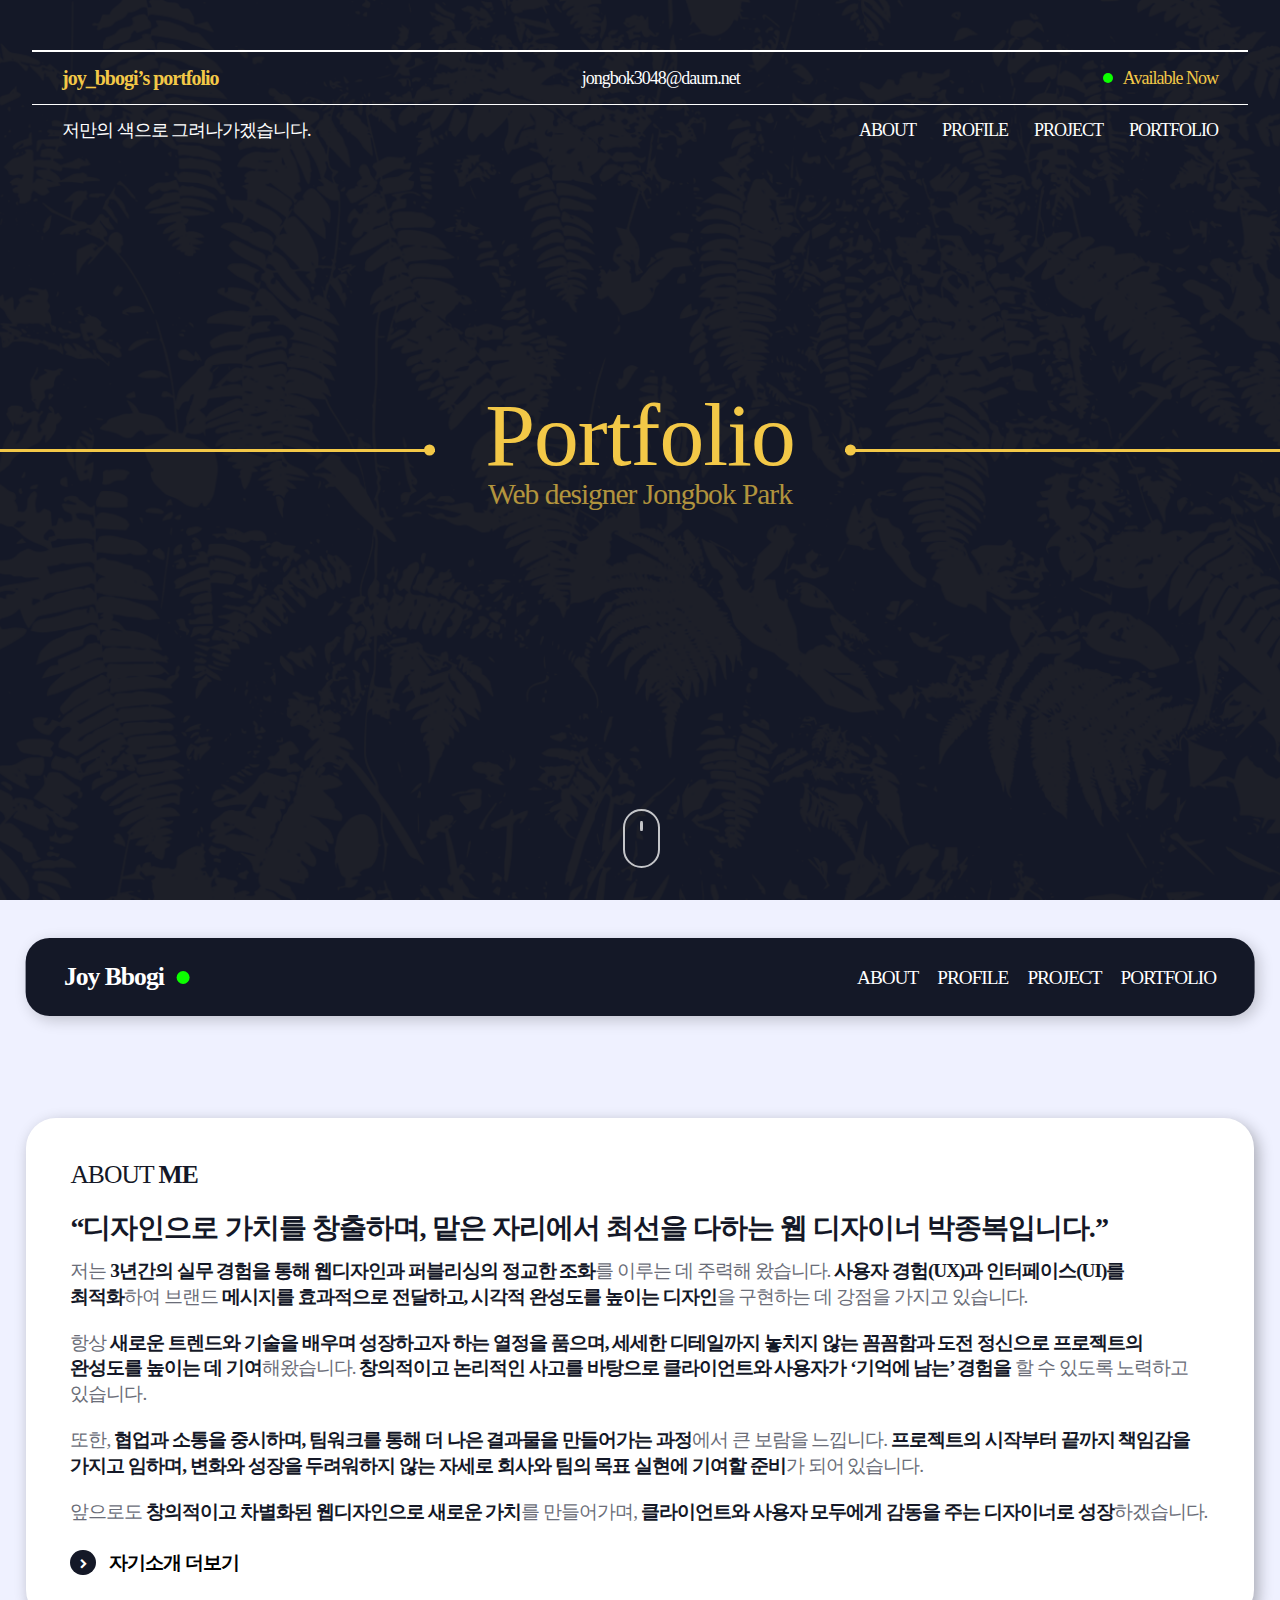
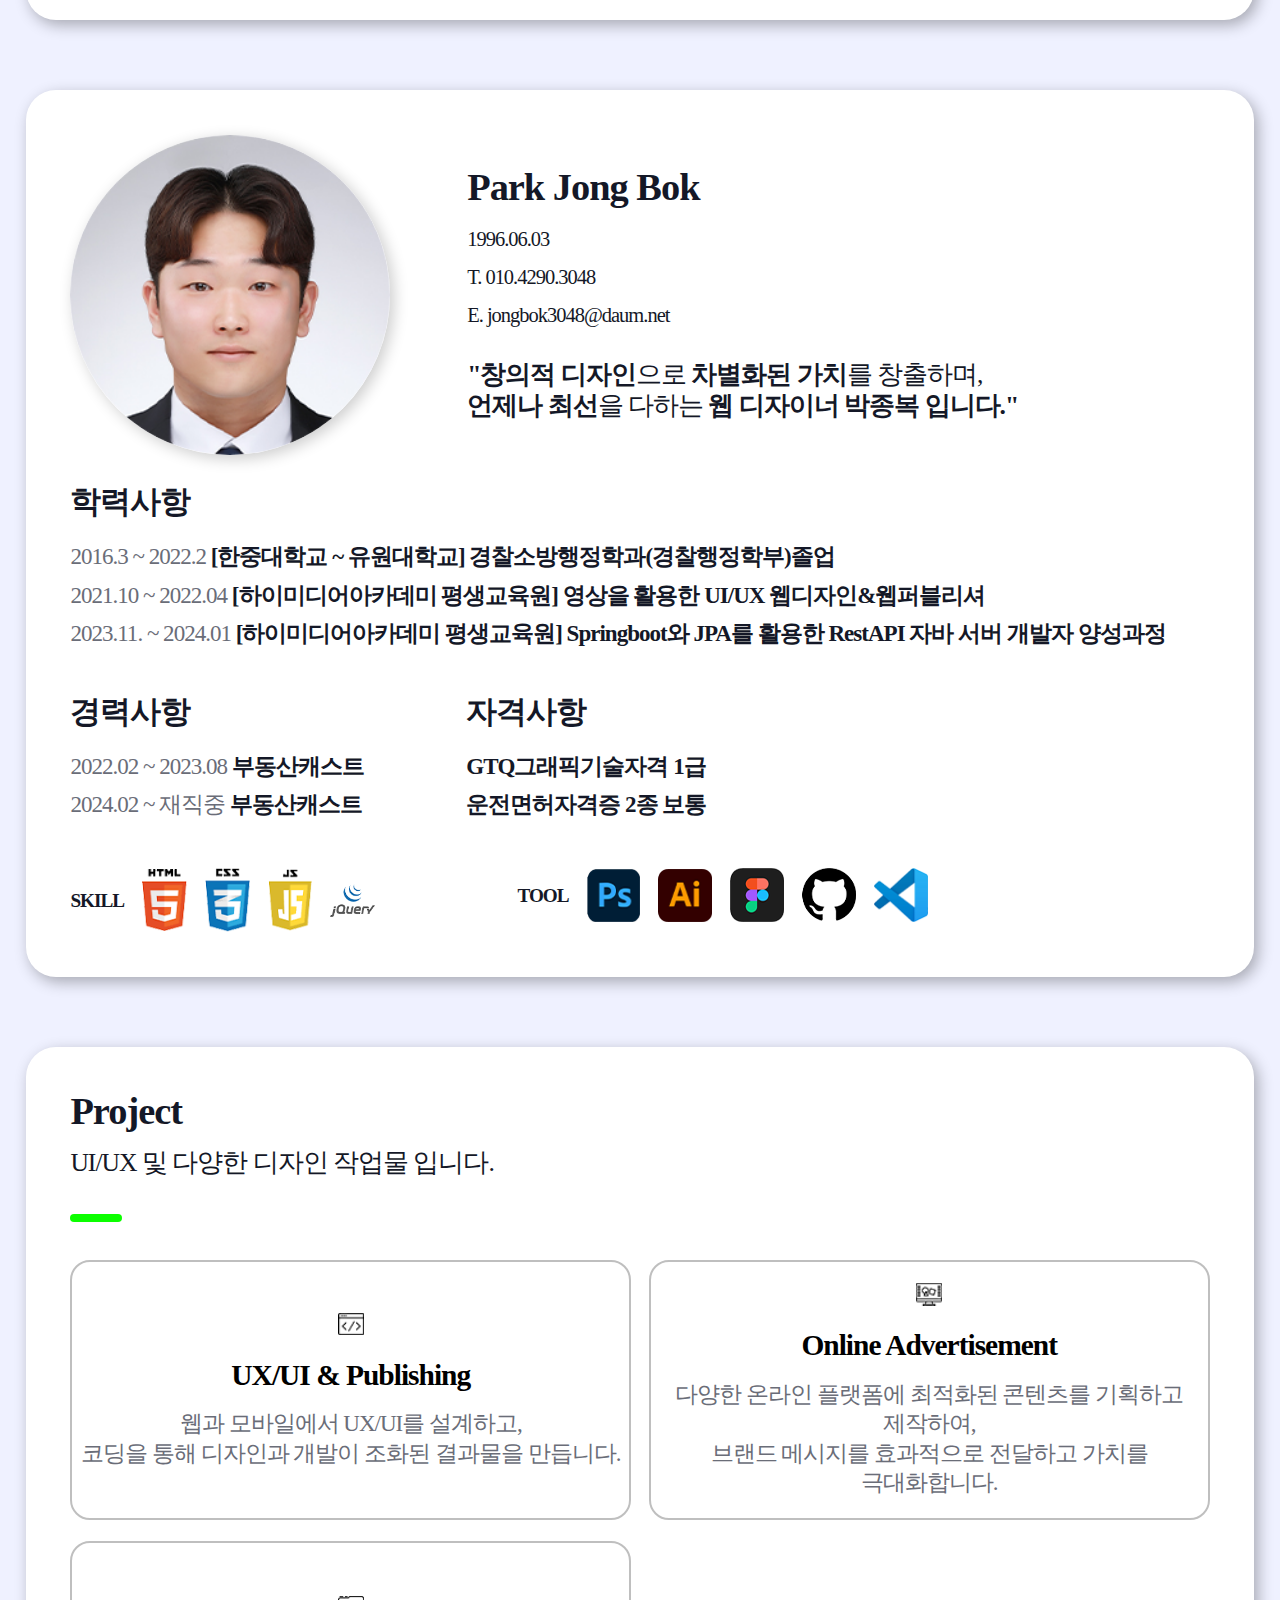
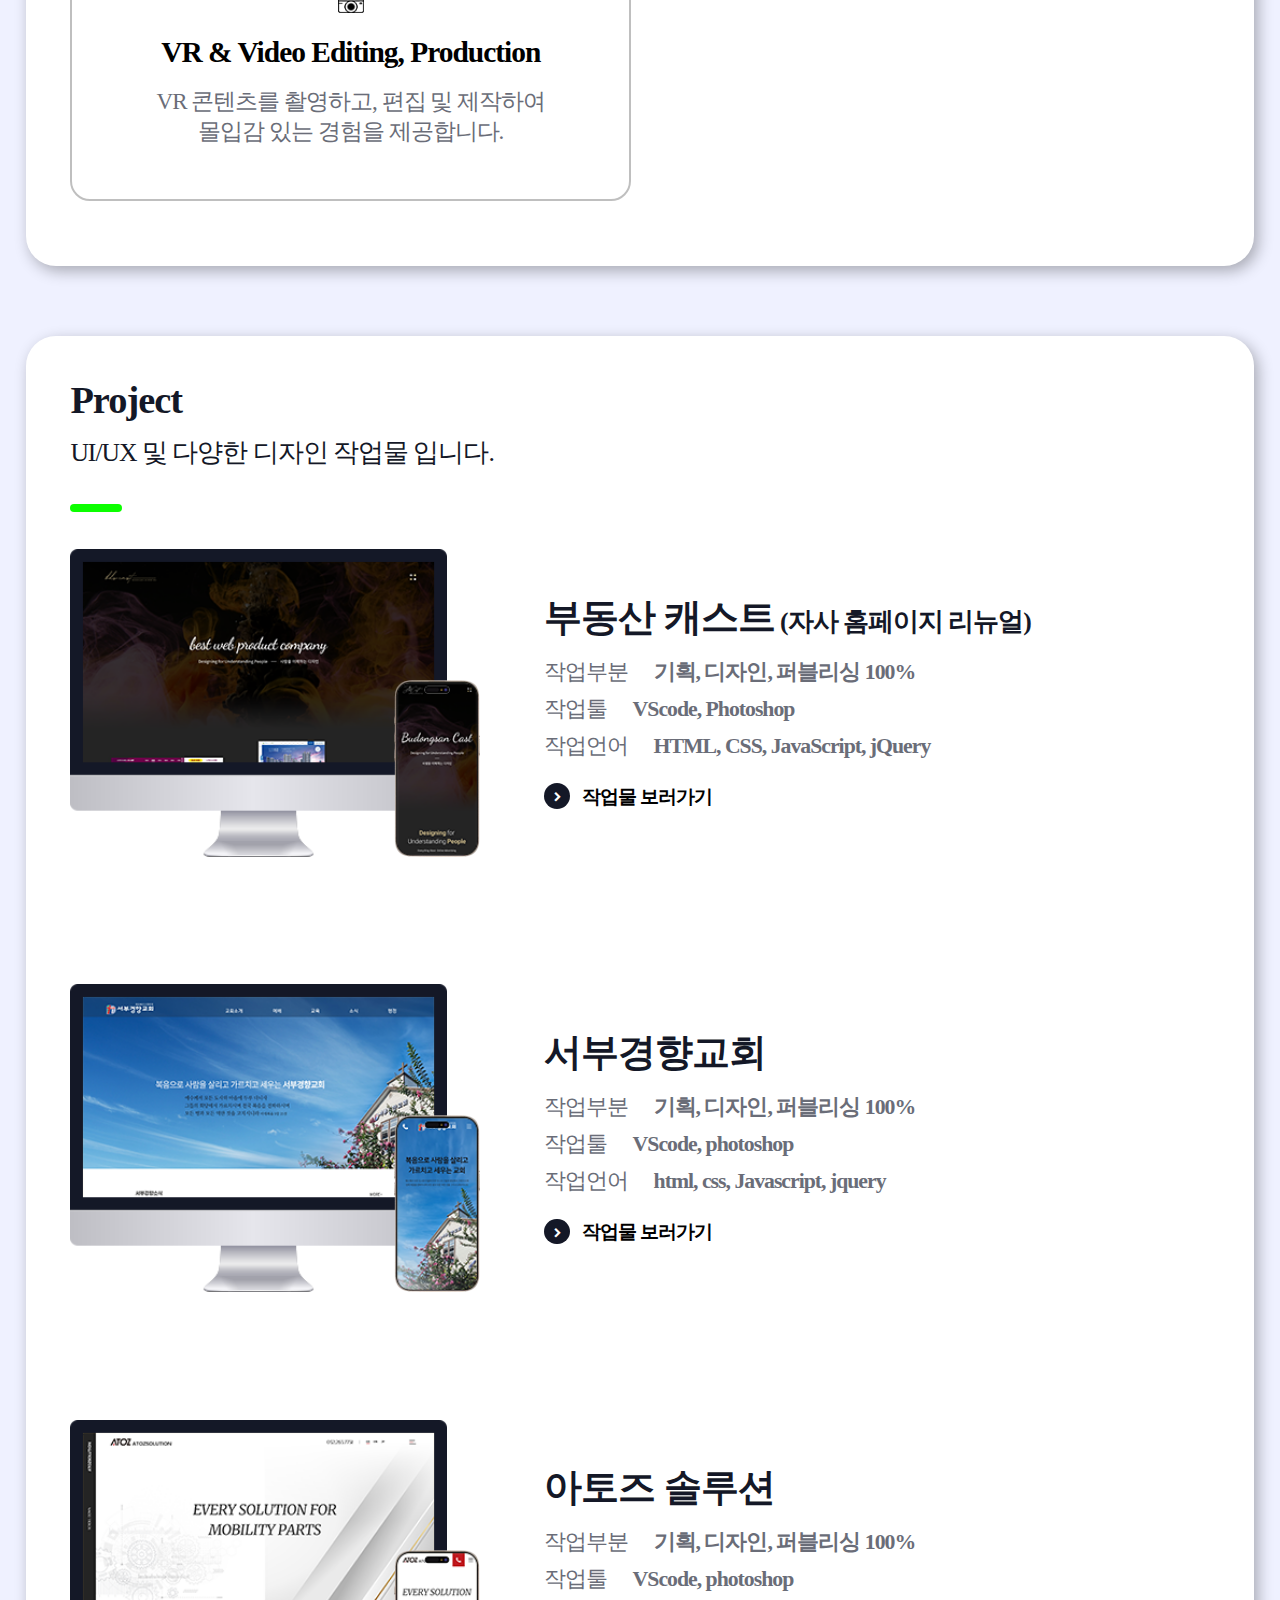
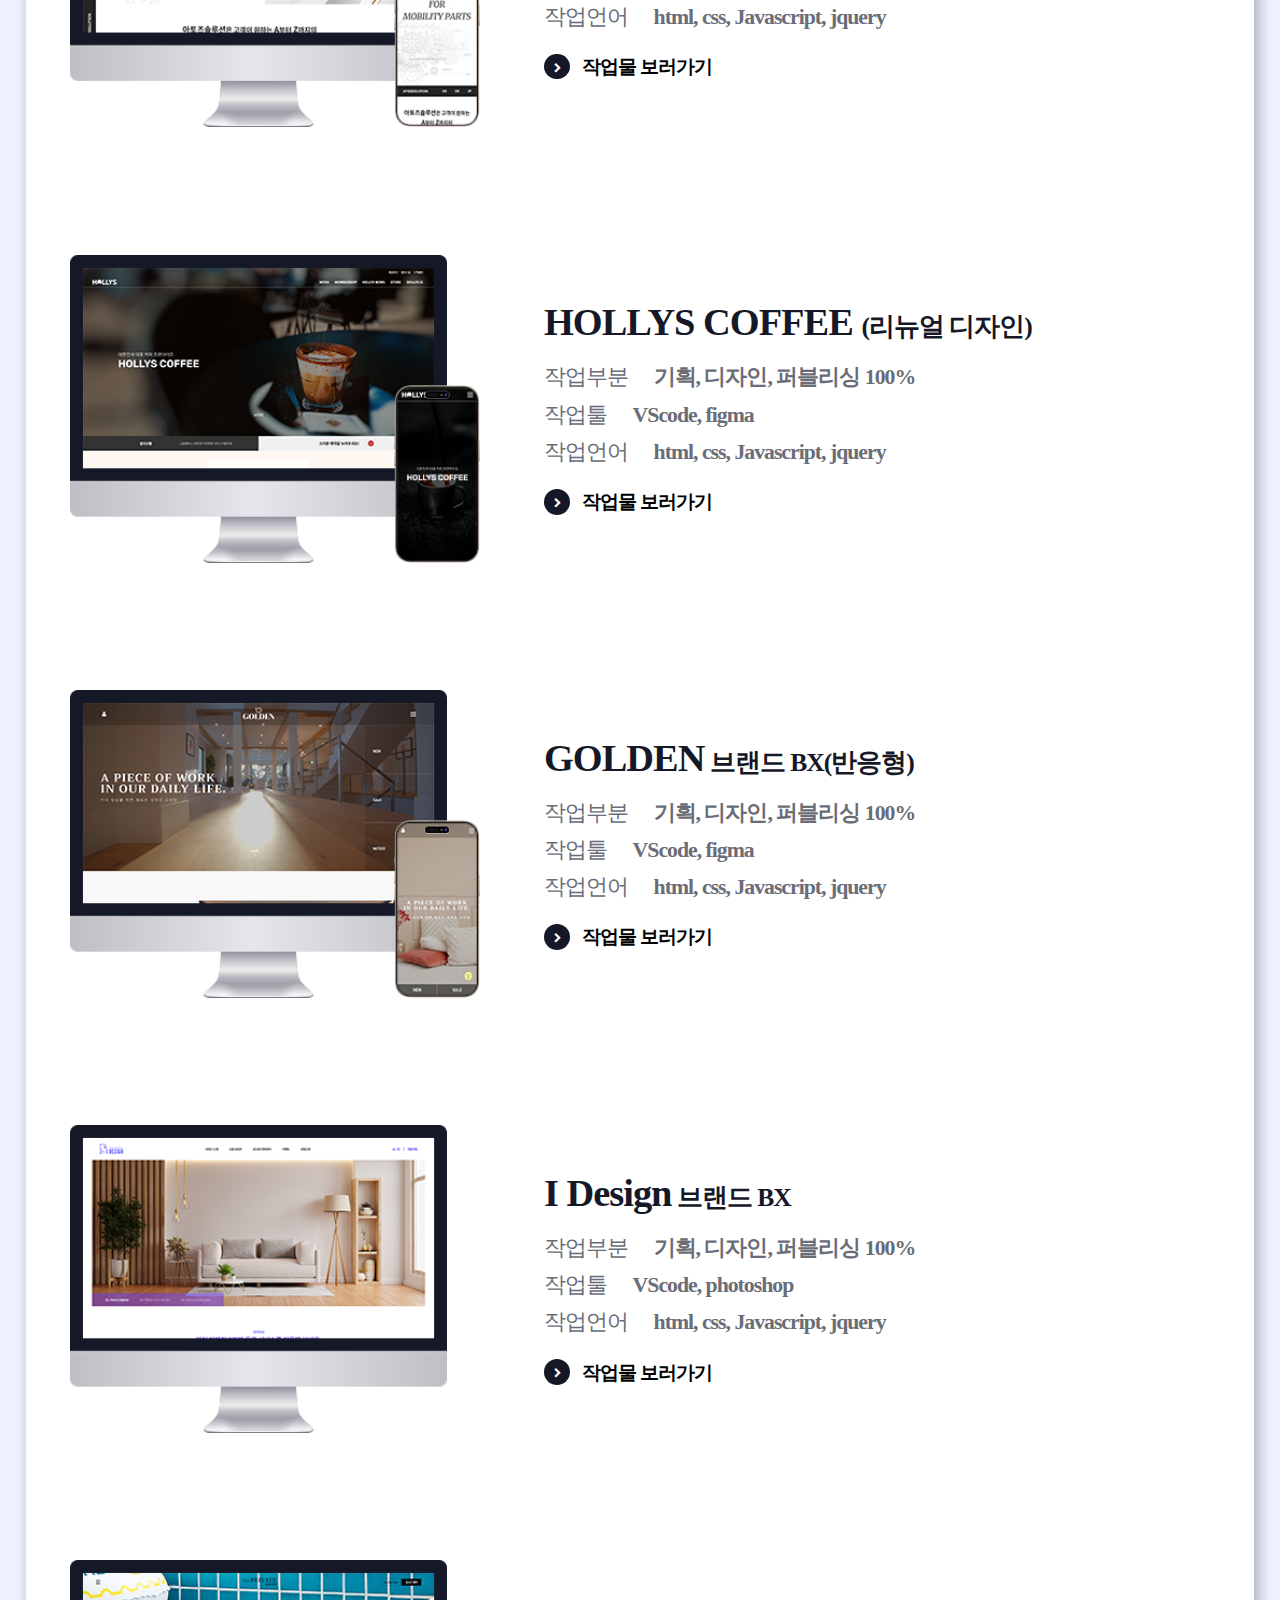
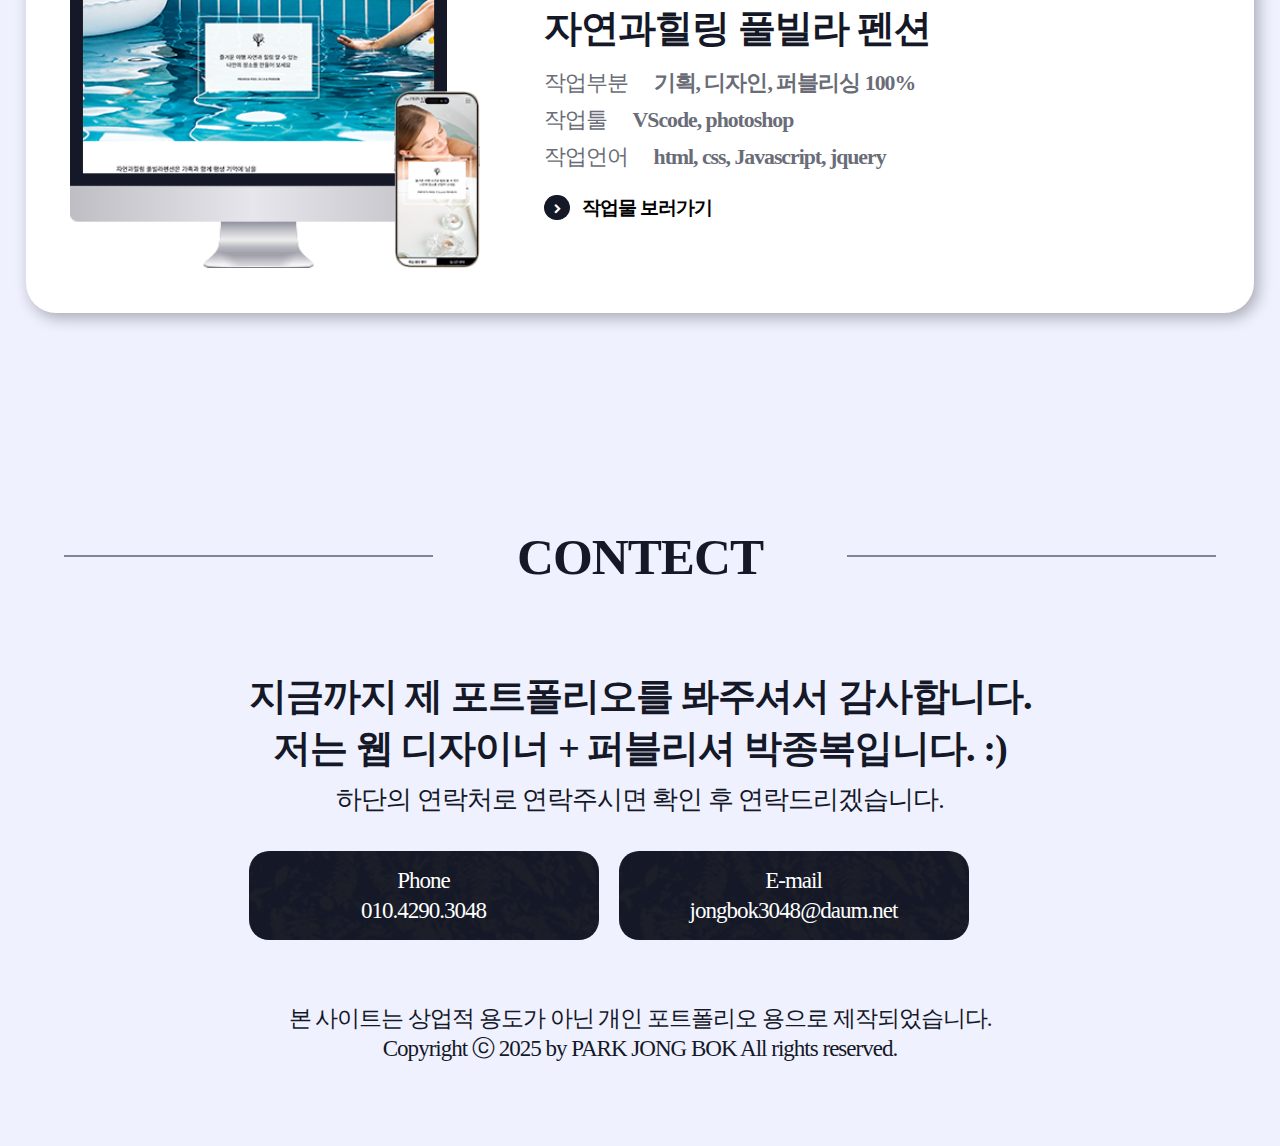
==== index.html @ bfc2c46c "Add files via upload" ====
<!DOCTYPE html>
<html lang="ko">
  <head>
    <meta charset="UTF-8" />
    <meta http-equiv="X-UA-Compatible" content="IE=edge" />
    <meta name="viewport" content="width=device-width, initial-scale=1.0" />
    <title>joy_bbogi’s portfolio</title>

    <link rel="stylesheet" href="css/reset.css" />
    <link rel="stylesheet" href="css/slick.css" />
    <link rel="stylesheet" href="css/common.css" />
    <link rel="stylesheet" href="css/style.css" />
    <link rel="stylesheet" href="css/media.css" />
    <link
      rel="stylesheet"
      href="https://cdnjs.cloudflare.com/ajax/libs/font-awesome/4.7.0/css/font-awesome.css"
    />

    <meta property="og:image" content="../meta/thumb.jpg" />
    <link rel="shortcut icon" href="../meta/favicon.ico" />

    <script src="js/jquery-3.6.0.min.js"></script>
    <script src="js/slick.min.js"></script>
    <script src="js/EC_scroll.js"></script>
    <script src="js/scroll_event_plus.js"></script>
    <script src="js/common.js"></script>
    <script src="js/main.js"></script>
  </head>
  <body>
    <!-- wrep -->
    <div class="wrep">
      <!-- header -->
      <header class="header" id="common">
        <div class="inner">
          <div class="hea_top">
            <h2>joy_bbogi’s portfolio</h2>

            <a href="mailto:jongbok3048@daum.net" class="mail">
              jongbok3048@daum.net
            </a>

            <div class="online">
              <span></span>
              <h2>Available Now</h2>
            </div>
          </div>
          <div class="hea_btm">
            <h3>저만의 색으로 그려나가겠습니다.</h3>

            <ul class="menu">
              <li><a href="#about">about</a></li>
              <li><a href="#profile">profile</a></li>
              <li><a href="#Project">Project</a></li>
              <li><a href="#Portfolio">Portfolio</a></li>
            </ul>
          </div>
        </div>
      </header>

      <!-- main wrapper -->
      <main class="main wrapper">
        <!-- sec01 visual -->
        <section class="sec01 visual">
          <div class="desc">
            <div class="line line01"></div>

            <div class="title">
              <h2>Portfolio</h2>
              <span>Web designer Jongbok Park</span>
            </div>

            <div class="line line02"></div>
          </div>

          <div class="scroll-downs">
            <div class="mousey">
              <div class="scroller"></div>
            </div>
          </div>
        </section>

        <!-- sec02 history -->
        <section class="sec02 history">
          <!-- fixed_menu -->
          <div class="fixed_menu">
            <div class="title">
              <h3>Joy Bbogi <span></span></h3>
              <strong>UI/UX Designer & Web Publisher</strong>
            </div>

            <ul class="move_menu">
              <li class="about">
                <a href="#about">
                  <i class="fa fa-sticky-note-o" aria-hidden="true"></i>
                  <span>about</span>
                </a>
              </li>

              <li class="profile">
                <a href="#profile">
                  <i class="fa fa-user" aria-hidden="true"></i>
                  <span>profile</span>
                </a>
              </li>

              <li class="project">
                <a href="#project">
                  <i class="fa fa-file-o" aria-hidden="true"></i>
                  <span>project</span>
                </a>
              </li>

              <li class="portfolio">
                <a href="#portfolio">
                  <i class="fa fa-address-card-o" aria-hidden="true"></i>
                  <span>portfolio</span>
                </a>
              </li>
            </ul>

            <strong class="ore">
              본 사이트 및 디자인을 포함한 모든 작업물의 기여도는 100% 본인의
              작업물 입니다.
            </strong>
          </div>

          <div class="history_inner">
            <!-- content -->
            <div class="content">
              <!-- about -->
              <div class="cont about" id="about">
                <div class="title">
                  <h4>about <strong>me</strong></h4>

                  <h2>
                    “디자인으로 가치를 창출하며, 맡은 자리에서 최선을 다하는 웹
                    디자이너 박종복입니다.”
                  </h2>

                  <div class="desc">
                    <p>
                      저는
                      <strong
                        >3년간의 실무 경험을 통해 웹디자인과 퍼블리싱의 정교한
                        조화</strong
                      >를 이루는 데 주력해 왔습니다.<br />
                      <strong>사용자 경험(UX)과 인터페이스(UI)를 최적화</strong
                      >하여 브랜드 <strong>메시지를 효과적으로 전달하고,</strong
                      ><br />
                      <strong>시각적 완성도를 높이는 디자인</strong>을 구현하는
                      데 강점을 가지고 있습니다.
                    </p>
                    <p>
                      항상
                      <strong
                        >새로운 트렌드와 기술을 배우며 성장하고자 하는 열정을
                        품으며, 세세한 디테일까지 놓치지 않는</strong
                      >
                      <br />
                      <strong
                        >꼼꼼함과 도전 정신으로 프로젝트의 완성도를 높이는 데
                        기여</strong
                      >해왔습니다. <br />
                      <strong
                        >창의적이고 논리적인 사고를 바탕으로 클라이언트와
                        사용자가 ‘기억에 남는’ 경험을</strong
                      >
                      <br />
                      할 수 있도록 노력하고 있습니다.
                    </p>
                    <p>
                      또한,
                      <strong
                        >협업과 소통을 중시하며, 팀워크를 통해 더 나은 결과물을
                        만들어가는 과정</strong
                      >에서 큰 보람을 느낍니다. <br />
                      <strong
                        >프로젝트의 시작부터 끝까지 책임감을 가지고 임하며,
                        변화와 성장을 두려워하지 않는 자세로 <br />
                        회사와 팀의 목표 실현에 기여할 준비</strong
                      >가 되어 있습니다.
                    </p>
                    <p>
                      앞으로도
                      <strong
                        >창의적이고 차별화된 웹디자인으로 새로운 가치</strong
                      >를 만들어가며, <br />
                      <strong
                        >클라이언트와 사용자 모두에게 감동을 주는 디자이너로
                        성장</strong
                      >하겠습니다.
                    </p>
                  </div>

                  <a href="#" class="link">
                    <span>
                      <i class="fa fa-chevron-right" aria-hidden="true"></i>
                    </span>

                    <strong>자기소개 더보기</strong>
                  </a>
                </div>
              </div>

              <!-- profile -->
              <div class="cont profile" id="profile">
                <div class="inner">
                  <div class="top">
                    <img src="image/potto.png" alt="" class="potto" />

                    <div class="txt">
                      <h2>Park Jong Bok</h2>

                      <div class="desc">
                        <p>1996.06.03</p>
                        <p>T. 010.4290.3048</p>
                        <p>E. jongbok3048@daum.net</p>
                      </div>

                      <h3>
                        <strong>"창의적 디자인</strong>으로
                        <strong>차별화된 가치</strong>를 창출하며, <br />
                        <strong>언제나 최선</strong>을 다하는
                        <strong>웹 디자이너 박종복 입니다."</strong>
                      </h3>
                    </div>
                  </div>

                  <div class="detail">
                    <div class="item">
                      <h2>학력사항</h2>
                      <h3>
                        <span>2016.3 ~ 2022.2</span> <br />
                        [한중대학교 ~ 유원대학교]
                        경찰소방행정학과(경찰행정학부)졸업
                      </h3>
                      <h3>
                        <span>2021.10 ~ 2022.04</span><br />
                        [하이미디어아카데미 평생교육원] 영상을 활용한 UI/UX
                        웹디자인&웹퍼블리셔
                      </h3>
                      <h3>
                        <span>2023.11. ~ 2024.01</span><br />
                        [하이미디어아카데미 평생교육원] Springboot와 JPA를
                        활용한 RestAPI 자바 서버 개발자 양성과정
                      </h3>
                    </div>

                    <div class="items">
                      <div class="item" style="">
                        <h2>경력사항</h2>
                        <h3><span>2022.02 ~ 2023.08</span> 부동산캐스트</h3>
                        <h3><span>2024.02 ~ 재직중</span> 부동산캐스트</h3>
                      </div>

                      <div class="item">
                        <h2>자격사항</h2>
                        <h3>GTQ그래픽기술자격 1급</h3>
                        <h3>운전면허자격증 2종 보통</h3>
                      </div>
                    </div>
                  </div>

                  <div class="stack">
                    <div class="item">
                      <strong>SKILL</strong>
                      <img src="image/html.png" alt="" />
                      <img src="image/css.png" alt="" />
                      <img src="image/js.png" alt="" />
                      <img src="image/jquery.png" alt="" />
                    </div>

                    <div class="item">
                      <strong>TOOL</strong>
                      <img src="image/photoshop.png" alt="" />
                      <img src="image/illustration.png" alt="" />
                      <img src="image/figma.png" alt="" />
                      <img src="image/github.png" alt="" />
                      <img src="image/vscode.png" alt="" />
                    </div>
                  </div>
                </div>
              </div>

              <!-- project -->
              <div class="cont project" id="project">
                <div class="inner">
                  <div class="title">
                    <h2>Project</h2>
                    <p>UI/UX 및 다양한 디자인 작업물 입니다.</p>

                    <span class="line"></span>
                  </div>

                  <!-- project_item -->
                  <div class="project_item">
                    <div class="items items01">
                      <a href="uiux_publishing.html" class="item item01">
                        <img src="image/code_icon.png" alt="" />
                        <h3>UX/UI & Publishing</h3>
                        <p>
                          웹과 모바일에서 UX/UI를 설계하고,
                          <br />
                          코딩을 통해 디자인과 개발이 조화된 결과물을 만듭니다.
                        </p>
                      </a>

                      <!-- <a href="#viewWork08" class="item item02" id="">
                        <img src="image/design_icon.png" alt="" />
                        <h3>Online Advertisement</h3>
                        <p>
                          다양한 온라인 플랫폼에 최적화된 콘텐츠를 기획하고
                          제작하여,
                          <br />
                          브랜드 메시지를 효과적으로 전달하고 가치를
                          극대화합니다.
                        </p>
                      </a> -->
                      <a href="online.html" class="item item02" id="">
                        <img src="image/design_icon.png" alt="" />
                        <h3>Online Advertisement</h3>
                        <p>
                          다양한 온라인 플랫폼에 최적화된 콘텐츠를 기획하고
                          제작하여,
                          <br />
                          브랜드 메시지를 효과적으로 전달하고 가치를
                          극대화합니다.
                        </p>
                      </a>
                    </div>

                    <div class="items items02">
                      <a href="production.html" class="item item03">
                        <img src="image/vr_icon.png" alt="" />
                        <h3>VR & Video Editing, Production</h3>
                        <p>
                          VR 콘텐츠를 촬영하고, 편집 및 제작하여 <br />
                          몰입감 있는 경험을 제공합니다.
                        </p>
                      </a>

                      <!-- <a href="#" class="item item04">
                        <img src="image/poster_icon.png" alt="" />
                        <h3>Poster Design</h3>
                        <p>
                          시각적으로 강렬하고 메시지를 명확하게 전달하는 <br />
                          포스터 디자인을 제작합니다.
                        </p>
                      </a> -->
                    </div>

                    <!-- <div class="items items03">
                      <a href="#" class="item item05">

                      </a>

                      <a href="#" class="item item06"></a>
                    </div> -->
                  </div>
                </div>
              </div>

              <!-- portfolio -->
              <div class="cont portfolio" id="portfolio">
                <div class="inner">
                  <div class="title">
                    <h2>Project</h2>
                    <p>UI/UX 및 다양한 디자인 작업물 입니다.</p>

                    <span class="line"></span>
                  </div>

                  <div class="portfolio_item">
                    <!-- portfolio_item01 -->
                    <div class="item item01">
                      <div class="mockup">
                        <img src="image/mockup01.png" alt="" class="monitor" />
                        <img src="image/phone01.png" alt="" class="phone" />
                      </div>

                      <div class="desc">
                        <h3>
                          부동산 캐스트<span> (자사 홈페이지 리뉴얼)</span>
                        </h3>
                        <div class="chapter">
                          <p>
                            <span>작업부분</span>기획, 디자인, 퍼블리싱 100%
                          </p>
                          <p><span>작업툴</span>VScode, Photoshop</p>
                          <p>
                            <span>작업언어</span>HTML, CSS, JavaScript, jQuery
                          </p>
                        </div>

                        <a href="#viewWork01" class="link">
                          <span>
                            <i
                              class="fa fa-chevron-right"
                              aria-hidden="true"
                            ></i>
                          </span>
                          <strong>작업물 보러가기</strong>
                        </a>
                      </div>
                    </div>

                    <!-- portfolio_item02 -->
                    <div class="item item02">
                      <div class="mockup">
                        <img src="image/mockup02.png" alt="" class="monitor" />
                        <img src="image/phone02.png" alt="" class="phone" />
                      </div>

                      <div class="desc">
                        <h3>서부경향교회</h3>
                        <div class="chapter">
                          <p>
                            <span>작업부분</span>기획, 디자인, 퍼블리싱 100%
                          </p>
                          <p><span>작업툴</span>VScode, photoshop</p>
                          <p>
                            <span>작업언어</span>html, css, Javascript, jquery
                          </p>
                        </div>

                        <a href="#viewWork02" class="link">
                          <span>
                            <i
                              class="fa fa-chevron-right"
                              aria-hidden="true"
                            ></i>
                          </span>
                          <strong>작업물 보러가기</strong>
                        </a>
                      </div>
                    </div>

                    <!-- portfolio_item03 -->
                    <div class="item item03">
                      <div class="mockup">
                        <img src="image/mockup03.png" alt="" class="monitor" />
                        <img src="image/phone03.png" alt="" class="phone" />
                      </div>

                      <div class="desc">
                        <h3>아토즈 솔루션</h3>
                        <div class="chapter">
                          <p>
                            <span>작업부분</span>기획, 디자인, 퍼블리싱 100%
                          </p>
                          <p><span>작업툴</span>VScode, photoshop</p>
                          <p>
                            <span>작업언어</span>html, css, Javascript, jquery
                          </p>
                        </div>

                        <a href="#viewWork03" class="link">
                          <span>
                            <i
                              class="fa fa-chevron-right"
                              aria-hidden="true"
                            ></i>
                          </span>
                          <strong>작업물 보러가기</strong>
                        </a>
                      </div>
                    </div>

                    <!-- portfolio_item04 -->
                    <div class="item item04">
                      <div class="mockup">
                        <img src="image/mockup04.png" alt="" class="monitor" />
                        <img src="image/phone04.png" alt="" class="phone" />
                      </div>

                      <div class="desc">
                        <h3>HOLLYS COFFEE <span>(리뉴얼 디자인)</span></h3>
                        <div class="chapter">
                          <p>
                            <span>작업부분</span>기획, 디자인, 퍼블리싱 100%
                          </p>
                          <p><span>작업툴</span>VScode, figma</p>
                          <p>
                            <span>작업언어</span>html, css, Javascript, jquery
                          </p>
                        </div>

                        <a href="#viewWork04" class="link">
                          <span>
                            <i
                              class="fa fa-chevron-right"
                              aria-hidden="true"
                            ></i>
                          </span>

                          <strong>작업물 보러가기</strong>
                        </a>
                      </div>
                    </div>

                    <!-- portfolio_item05 -->
                    <div class="item item05">
                      <div class="mockup">
                        <img src="image/mockup05.png" alt="" class="monitor" />
                        <img src="image/phone05.png" alt="" class="phone" />
                      </div>

                      <div class="desc">
                        <h3>GOLDEN<span> 브랜드 BX(반응형)</span></h3>
                        <div class="chapter">
                          <p>
                            <span>작업부분</span>기획, 디자인, 퍼블리싱 100%
                          </p>
                          <p><span>작업툴</span>VScode, figma</p>
                          <p>
                            <span>작업언어</span>html, css, Javascript, jquery
                          </p>
                        </div>

                        <a href="#viewWork05" class="link">
                          <span>
                            <i
                              class="fa fa-chevron-right"
                              aria-hidden="true"
                            ></i>
                          </span>
                          <strong>작업물 보러가기</strong>
                        </a>
                      </div>
                    </div>

                    <!-- portfolio_item06 -->
                    <div class="item item06">
                      <div class="mockup">
                        <img src="image/mockup06.png" alt="" class="monitor" />
                        <img src="image/phone06.png" alt="" class="phone" />
                      </div>

                      <div class="desc">
                        <h3>I Design<span> 브랜드 BX</span></h3>
                        <div class="chapter">
                          <p>
                            <span>작업부분</span>기획, 디자인, 퍼블리싱 100%
                          </p>
                          <p><span>작업툴</span>VScode, photoshop</p>
                          <p>
                            <span>작업언어</span>html, css, Javascript, jquery
                          </p>
                        </div>

                        <a href="#viewWork06" class="link">
                          <span>
                            <i
                              class="fa fa-chevron-right"
                              aria-hidden="true"
                            ></i>
                          </span>
                          <strong>작업물 보러가기</strong>
                        </a>
                      </div>
                    </div>

                    <!-- portfolio_item07 -->
                    <div class="item item07">
                      <div class="mockup">
                        <img src="image/mockup07.png" alt="" class="monitor" />
                        <img src="image/phone07.png" alt="" class="phone" />
                      </div>

                      <div class="desc">
                        <h3>자연과힐링 풀빌라 펜션</h3>
                        <div class="chapter">
                          <p>
                            <span>작업부분</span>기획, 디자인, 퍼블리싱 100%
                          </p>
                          <p><span>작업툴</span>VScode, photoshop</p>
                          <p>
                            <span>작업언어</span>html, css, Javascript, jquery
                          </p>
                        </div>

                        <a href="#viewWork07" class="link">
                          <span>
                            <i
                              class="fa fa-chevron-right"
                              aria-hidden="true"
                            ></i>
                          </span>
                          <strong>작업물 보러가기</strong>
                        </a>
                      </div>
                    </div>
                  </div>
                </div>
              </div>
            </div>
          </div>
        </section>

        <!-- portfolio 팝업 -->
        <div class="item_pop" id="viewWork01" aria-hidden="true">
          <div class="close"></div>
          <div class="content">
            <h2>작업물 안내</h2>
            <p>아래 버튼을 클릭하여 작업물을 확인하세요.</p>
            <div class="buttons">
              <a
                href="http://bdscast.co.kr/website01/web/"
                target="_blank"
                class="item"
                >Website</a
              >
              <a
                href="http://bdscast.co.kr/website01/mobile"
                target="_blank"
                class="item"
                >Mobile</a
              >
            </div>
          </div>
        </div>

        <div class="item_pop" id="viewWork02" aria-hidden="true">
          <div class="close"></div>
          <div class="content">
            <h2>작업물 안내</h2>
            <p>아래 버튼을 클릭하여 작업물을 확인하세요.</p>
            <div class="buttons">
              <a
                href="https://xn--289aykk82bumdcz7awgb.com/"
                target="_blank"
                class="item"
                >Website</a
              >
              <a
                href="https://xn--289aykk82bumdcz7awgb.com/mobile"
                target="_blank"
                class="item"
                >Mobile</a
              >
            </div>
          </div>
        </div>

        <div class="item_pop" id="viewWork03" aria-hidden="true">
          <div class="close"></div>
          <div class="content">
            <h2>작업물 안내</h2>
            <p>아래 버튼을 클릭하여 작업물을 확인하세요.</p>
            <div class="buttons">
              <a href="http://atoz-s.com/" target="_blank" class="item"
                >Website</a
              >
              <a href="http://atoz-s.com/kr_mo/" target="_blank" class="item"
                >Mobile</a
              >
            </div>
          </div>
        </div>

        <div class="item_pop" id="viewWork04" aria-hidden="true">
          <div class="close"></div>
          <div class="content">
            <h2>작업물 안내</h2>
            <p>아래 버튼을 클릭하여 작업물을 확인하세요.</p>
            <div class="buttons">
              <a
                href="https://parkjongbok1.github.io/hollys-Renewal/"
                target="_blank"
                class="item"
                >Website</a
              >
              <!-- <a href="https://parkjongbok1.github.io/hollys-Renewal/" target="_blank" class="item">Mobile</a> -->
            </div>
          </div>
        </div>

        <div class="item_pop" id="viewWork05" aria-hidden="true">
          <div class="close"></div>
          <div class="content">
            <h2>작업물 안내</h2>
            <p>아래 버튼을 클릭하여 작업물을 확인하세요.</p>
            <div class="buttons">
              <a
                href="https://parkjongbok1.github.io/golden-brandBX/"
                target="_blank"
                class="item"
                >Website</a
              >
              <!-- <a href="mobile" target="_blank" class="item">Mobile</a> -->
            </div>
          </div>
        </div>

        <div class="item_pop" id="viewWork06" aria-hidden="true">
          <div class="close"></div>
          <div class="content">
            <h2>작업물 안내</h2>
            <p>아래 버튼을 클릭하여 작업물을 확인하세요.</p>
            <div class="buttons">
              <a href="" target="_blank" class="item">Website</a>
              <!-- <a href="mobile" target="_blank" class="item">Mobile</a> -->
            </div>
          </div>
        </div>

        <div class="item_pop" id="viewWork07" aria-hidden="true">
          <div class="close"></div>
          <div class="content">
            <h2>작업물 안내</h2>
            <p>아래 버튼을 클릭하여 작업물을 확인하세요.</p>
            <div class="buttons">
              <a
                href="https://parkjongbok1.github.io/nature_and_healing/"
                target="_blank"
                class="item"
                >Website</a
              >
              <a
                href="https://parkjongbok1.github.io/nature_and_healing_mo-/"
                target="_blank"
                class="item"
                >Mobile</a
              >
            </div>
          </div>
        </div>
        <!-- // en portfolio 팝업 -->

        <!-- 프로젝트 팝업 -->
        <!-- <div class="item_pop" id="viewWork08" aria-hidden="true">
          <div class="close"></div>
          <div class="content">
            <h2>작업물 안내</h2>
            <p>아래 버튼을 클릭하여 작업물을 확인하세요.</p>
            <div class="buttons">
              카페베너
              <a href="pdf/cafe.pdf" target="_blank" class="item">카페베너</a>
              온라인광고 (네이버, 구글, 다음-카카오, poster, sns)
              <a href="pdf/online.pdf" target="_blank" class="item">온라인광고</a>
              popup
              <a href="pdf/popup.pdf" target="_blank" class="item">팝업</a>
            </div>
          </div>
        </div> -->

        <!-- 오버레이 -->
        <div class="overlay"></div>

        <script>
          document.addEventListener("DOMContentLoaded", function () {
            // 팝업 관련 코드
            const popups = document.querySelectorAll(".item_pop");
            const closeButtons = document.querySelectorAll(".item_pop .close");
            const overlay = document.querySelector(".overlay");
            const body = document.body;

            // 팝업 열기
            document
              // .querySelectorAll(
              //   ".portfolio_item .desc .link, .project_item .items .item"
              // )
              .querySelectorAll(
                ".portfolio_item .desc .link"
              )
              .forEach((link) => {
                link.addEventListener("click", function (e) {
                  e.preventDefault();
                  const targetId = this.getAttribute("href").substring(1); // # 제거
                  const popup = document.getElementById(targetId);

                  if (popup) {
                    popup.setAttribute("aria-hidden", "false");
                    overlay.classList.add("active"); // 오버레이 활성화
                    body.classList.add("no-scroll"); // 스크롤 비활성화
                  }
                });
              });

            // 팝업 닫기
            function closePopup() {
              popups.forEach((popup) => {
                popup.setAttribute("aria-hidden", "true");
              });
              overlay.classList.remove("active"); // 오버레이 비활성화
              body.classList.remove("no-scroll"); // 스크롤 활성화
            }

            closeButtons.forEach((btn) => {
              btn.addEventListener("click", closePopup);
            });

            // 오버레이 클릭 시 팝업 닫기
            overlay.addEventListener("click", closePopup);

            // ESC 키로 팝업 닫기
            document.addEventListener("keydown", function (e) {
              if (e.key === "Escape") {
                closePopup();
              }
            });

            // 말풍선 관련 코드
            const tooltip = document.createElement("div");
            tooltip.style.position = "absolute";
            tooltip.style.padding = "8px 12px";
            tooltip.style.backgroundColor = "rgba(0, 0, 0, 0.8)";
            tooltip.style.color = "white";
            tooltip.style.borderRadius = "4px";
            tooltip.style.fontSize = "14px";
            tooltip.style.pointerEvents = "none";
            tooltip.style.whiteSpace = "nowrap";
            tooltip.style.opacity = "0";
            tooltip.style.transition = "opacity 0.2s ease, transform 0.2s ease";
            tooltip.style.transform = "translateY(-10px)";
            tooltip.style.zIndex = "10000";
            document.body.appendChild(tooltip);

            // 링크별 메시지 설정
            const tooltips = {
              website: "웹사이트 페이지 입니다.",
              mobile: "모바일 페이지 입니다. 화면을 줄여보세요.",
            };

            // .item 클래스의 링크에 이벤트 핸들러 추가
            document.querySelectorAll(".buttons .item").forEach((link) => {
              link.addEventListener("mouseover", function (e) {
                const key = this.textContent.trim().toLowerCase(); // 링크 텍스트를 키로 사용
                const message = tooltips[key];
                if (message) {
                  tooltip.textContent = message;
                  tooltip.style.opacity = "1";
                  tooltip.style.transform = "translateY(0)";
                }
              });

              link.addEventListener("mousemove", function (e) {
                const offsetX = 15; // 마우스 포인터와 말풍선 사이의 거리
                const offsetY = 15;
                tooltip.style.left = `${e.pageX + offsetX}px`;
                tooltip.style.top = `${e.pageY + offsetY}px`;
              });

              link.addEventListener("mouseout", function () {
                tooltip.style.opacity = "0";
                tooltip.style.transform = "translateY(-10px)";
              });
            });
          });
        </script>
      </main>

      <!-- footer -->
      <footer class="footer" id="common">
        <div class="inner">
          <div class="top_txt">
            <h2>contect</h2>
          </div>

          <div class="desc">
            <div class="title">
              <h3>
                지금까지 제 포트폴리오를 봐주셔서 감사합니다. <br />
                저는 웹 디자이너 + 퍼블리셔 박종복입니다. :)
              </h3>
              <p>하단의 연락처로 연락주시면 확인 후 연락드리겠습니다.</p>
            </div>

            <div class="items">
              <!-- <div class="item">
                <h4>Open KakaoTalk</h4>
              </div> -->
              <a href="#" class="item">
                <h4>Phone<br />010.4290.3048</h4>
              </a>
              <a href="#" class="item">
                <h4>E-mail<br />jongbok3048@daum.net</h4>
              </a>
            </div>
          </div>

          <div class="ad_min">
            <h3>
              본 사이트는 상업적 용도가 아닌 개인 포트폴리오 용으로
              제작되었습니다. <br />
              Copyright ⓒ 2025 by PARK JONG BOK All rights reserved.
            </h3>
          </div>
        </div>
      </footer>
    </div>
  </body>
</html>
---- css/common.css ----
/* Light 300 */
@font-face {
  font-family: "Pretendard";
  src: url("https://fastly.jsdelivr.net/gh/Project-Noonnu/noonfonts_2107@1.1/Pretendard-Light.woff")
    format("woff");
  font-weight: 300;
  font-style: normal;
}
/* Regular 400 */
@font-face {
  font-family: "Pretendard";
  src: url("https://fastly.jsdelivr.net/gh/Project-Noonnu/noonfonts_2107@1.1/Pretendard-Regular.woff")
    format("woff");
  font-weight: 400;
  font-style: normal;
}

/* Medium 500 */
@font-face {
  font-family: "Pretendard";
  src: url("https://fastly.jsdelivr.net/gh/Project-Noonnu/noonfonts_2107@1.1/Pretendard-Medium.woff")
    format("woff");
  font-weight: 500;
  font-style: normal;
}

/* Bold 700 */
@font-face {
  font-family: "Pretendard";
  src: url("https://fastly.jsdelivr.net/gh/Project-Noonnu/noonfonts_2107@1.1/Pretendard-Bold.woff")
    format("woff");
  font-weight: 700;
  font-style: normal;
}

/* Black 900 */
@font-face {
  font-family: "Pretendard";
  src: url("https://fastly.jsdelivr.net/gh/Project-Noonnu/noonfonts_2107@1.1/Pretendard-Black.woff")
    format("woff");
  font-weight: 900;
  font-style: normal;
}

@import url("https://fonts.googleapis.com/css2?family=Philosopher:ital,wght@0,400;0,700;1,400;1,700&display=swap");
/* font-family: "Philosopher", serif; */

.ani {
  opacity: 0;
  transform: translateY(15px);
  transition: all 1s;
}
.ani_T {
  opacity: 0;
  transform: translateY(-15px);
  transition: all 1s;
}
.ani_L {
  opacity: 0;
  transform: translateX(-15px);
  transition: all 1s;
}
.ani_R {
  opacity: 0;
  transform: translateX(15px);
  transition: all 1s;
}
.ani_O {
  opacity: 0;
  transition: all 1s;
}

.aniIn {
  opacity: 1;
  transform: translateY(0);
}
.aniIn_T {
  opacity: 1;
  transform: translateY(0);
}
.aniIn_L {
  opacity: 1;
  transform: translateX(0);
}
.aniIn_R {
  opacity: 1;
  transform: translateX(0);
}
.aniIn_O {
  opacity: 1;
}

.t-delay0_1 {
  transition-delay: 0.1s;
}
.t-delay0_2 {
  transition-delay: 0.2s;
}
.t-delay0_3 {
  transition-delay: 0.3s;
}
.t-delay0_4 {
  transition-delay: 0.4s;
}
.t-delay0_5 {
  transition-delay: 0.5s;
}
.t-delay0_6 {
  transition-delay: 0.6s;
}
.t-delay0_7 {
  transition-delay: 0.7s;
}
.t-delay0_8 {
  transition-delay: 0.8s;
}
.t-delay0_9 {
  transition-delay: 0.9s;
}
.t-delay1 {
  transition-delay: 1s;
}

::-webkit-scrollbar {
  width: 0px;
}

.no-scroll {
  overflow: hidden;
  height: 100%;
}

/* wrap */
html {
  height: 100%;
  font-family: "Pretendard";
  scroll-behavior: smooth;
  background: #eff1ff;
}
body {
  font-size: 16px;
  line-height: 1;
  letter-spacing: -1px;
  word-break: keep-all;
  color: #141827;
}
.wrep {
  width: 100%;
  max-width: 1920px;
  /* min-width: 1400px; */
  position: relative;
  margin: 0 auto;
  overflow: hidden;
}
section {
  width: 100%;
  max-width: 1920px;
  /* min-width: 1400px; */
  margin: 0 auto;
  position: relative;
  overflow: hidden;
}

a {
  text-decoration: none;
  color: #000;
}
#common {
  /* width: 100%; */
  max-width: 1920px;
  /* min-width: 1400px; */
  margin: 0 auto;
}

/* header */
.header {
  width: 100%;
  position: absolute;
  left: 50%;
  top: 50px;
  transform: translateX(-50%);
  z-index: 2222;

  color: white;
}
.header .inner {
  width: 95%;
  margin: 0 auto;
}
.header .hea_top {
  width: 100%;
  height: 52px;
  display: flex;
  justify-content: space-between;
  align-items: center;
  border-top: 2px solid white;
}
.header .hea_top h2 {
  font-size: 20px;
  font-weight: 700;
  margin-left: 30px;
  color: #f3c847;
}
.header .hea_top .mail {
  color: white;
  font-size: 18px;
  font-weight: 400;
}
.header .hea_top .online {
  display: flex;
  justify-content: center;
  align-items: center;
  margin-right: 30px;
}
.header .hea_top .online span {
  display: block;
  width: 10px;
  height: 10px;
  background: #0cff00;
  border-radius: 50px;
  margin-right: 10px;
}
.header .hea_top .online h2 {
  font-size: 18px;
  font-weight: 400;
  margin: 0;
}

.header .hea_btm {
  width: 100%;
  display: flex;
  justify-content: space-between;
  align-items: center;
  border-top: 1px solid white;
  padding-top: 16px;
}
.header .hea_btm h3 {
  margin-left: 30px;
  font-size: 18px;
  font-weight: 400;
}
.header .hea_btm .menu {
  margin-right: 30px;
  display: flex;
  justify-content: center;
  align-items: center;
}
.header .hea_btm .menu li {
  margin-left: 26px;
}
.header .hea_btm .menu li a {
  display: block;
  font-size: 18px;
  font-weight: 400;
  color: white;
  text-transform: uppercase;
  transition: 0.3s;
}
.header .hea_btm .menu li a:hover {
  color: #f3c847;
}

/* footer */
.footer {
  width: 83%;
  margin: 0 auto;
}
.footer .inner {
  width: 100%;
  margin: 0 auto;
  display: flex;
  justify-content: center;
  align-items: center;
  flex-direction: column;
  text-align: center;
  padding-bottom: 52px;
}
.footer .top_txt {
  width: 100%;
  margin-bottom: 62px;
  position: relative;
}
.footer .top_txt::after,
.footer .top_txt::before {
  content: "";
  position: absolute;
  top: 50%;
  transform: translateY(-50%);
  width: 40%;
  height: 1px;
  background: #141827;
}
.footer .top_txt::after {
  left: 0;
}
.footer .top_txt::before {
  right: 0;
}
.footer .top_txt h2 {
  font-size: 32px;
  font-weight: 700;
  font-family: "Philosopher", serif;
  text-transform: uppercase;
}

.footer .desc {
}
.footer .desc .title {
}
.footer .desc .title h3 {
  font-size: 20px;
  font-weight: 700;
  line-height: 26px;
}
.footer .desc .title p {
  font-size: 16px;
  font-weight: 400;
  margin: 16px 0 32px;
}

.footer .desc .items {
  width: 50vw;
  max-width: 960px;
  display: flex;
  justify-content: space-between;
  align-items: center;
  gap: 20px;
}
.footer .desc .items .item {
  flex: 1;
  height: 72px;
  border-radius: 20px;

  display: flex;
  justify-content: center;
  align-items: center;
  flex-direction: column;

  background: url("../image/foot_item.png") no-repeat center center;
  background-size: cover;
}
.footer .desc .items .item h4 {
  font-size: 16px;
  font-weight: 300;
  line-height: 20px;
  color: white;
}

.footer .ad_min {
  margin-top: 52px;
}
.footer .ad_min h3 {
  font-size: 15px;
  font-weight: 500;
  line-height: 25px;
}
---- css/style.css ----
.visual {
  height: 100vh;
  background: url("../image/visual_bg.png") no-repeat center center;
  background-size: cover;

  display: flex;
  justify-content: center;
  align-items: center;
  animation: load_bg 2s both;
  animation-delay: 0.2s;
}
@keyframes load_bg {
  0% {
    opacity: 0;
  }
  100% {
    opacity: 1;
  }
}
.visual .desc {
  width: 100%;
  display: flex;
  justify-content: space-between;
  align-items: center;
}
.visual .desc .line {
  width: 34%;
  height: 3px;
  background: #f3c847;
  position: relative;
  animation: st_line 2s both;
  animation-delay: 0.8s;
}
.visual .desc .line.line01::after,
.visual .desc .line.line02::before {
  content: "";
  position: absolute;
  top: 50%;
  transform: translateY(-50%);
  width: 11px;
  height: 11px;
  background: #f3c847;
  border-radius: 50px;
}
.visual .desc .line.line01::after {
  right: 0;
  animation: st_line02 2s both;
  animation-delay: 1.7s;
}
.visual .desc .line.line02::before {
  left: 0;
  animation: st_line03 2s both;
  animation-delay: 1.7s;
}
@keyframes st_line {
  0% {
    width: 0;
    opacity: 0;
  }
  100% {
    width: 34%;
    opacity: 1;
  }
}
@keyframes st_line02 {
  0% {
    right: 100%;
  }
  100% {
    right: 0;
  }
}
@keyframes st_line03 {
  0% {
    left: 100%;
  }
  100% {
    left: 0;
  }
}

.visual .desc .title {
  color: #f3c847;
  text-align: center;

  font-family: "Philosopher", serif;
  animation: load_bg 2s both;
  animation-delay: 3s;
}
.visual .desc .title h2 {
  font-size: 120px;
  font-weight: 500;
}
.visual .desc .title span {
  font-size: 36px;
  font-weight: 400;
  opacity: 0.7;
}

.scroll-downs {
  position: absolute;
  left: 50%;
  bottom: 36px;
  transform: translateX(-50%);
  margin: auto;

  width: 34px;
  height: 55px;
}
.mousey {
  width: 3px;
  padding: 10px 15px;
  height: 35px;
  border: 2px solid #fff;
  border-radius: 25px;
  opacity: 0.75;
  box-sizing: content-box;
}
.scroller {
  width: 3px;
  height: 10px;
  border-radius: 25%;
  background-color: #fff;
  animation: scroll 2.2s cubic-bezier(0.15, 0.41, 0.69, 0.94) infinite;
}
@keyframes scroll {
  0% {
    opacity: 0;
  }
  10% {
    transform: translateY(0);
    opacity: 1;
  }
  100% {
    transform: translateY(15px);
    opacity: 0;
  }
}

/* history */
.history {
  width: 100%;
  background: #eff1ff;
  margin: 0 auto;
  padding: 150px 0;
  overflow: visible;
  position: relative;

  display: flex;
  justify-content: flex-end;
  align-items: flex-start;
}

/* fixed_menu */
.fixed_menu {
  width: 230px;
  height: 330px;
  background: #141827;

  position: absolute;
  top: 150px;
  left: 18%;
  transition: 0.5s;
  z-index: 5555;

  border-radius: 24px;
  padding: 20px;

  display: flex;
  justify-content: space-between;
  align-items: flex-start;
  flex-direction: column;
  box-shadow: 4px 4px 15px rgba(0, 0, 0, 0.2);
}
.fixed_menu .title {
  color: white;
}
.fixed_menu .title h3 {
  font-size: 24px;
  font-weight: 700;

  display: flex;
  justify-content: flex-start;
  align-items: center;
}
.fixed_menu .title h3 span {
  width: 10px;
  height: 10px;
  background: #0cff00;
  border-radius: 50px;
  display: block;
  margin-left: 8px;
}
.fixed_menu .title strong {
  font-size: 16px;
  font-weight: 300;
  display: block;
  opacity: 0.8;
  margin-top: 10px;
}

.move_menu {
}
.move_menu li {
  margin: 16px 0;
}
.move_menu li a {
}
.move_menu li a:hover .fa,
.move_menu li a:hover span {
  color: #f3c847;
}
.move_menu li a .fa {
  font-size: 18px;
  color: white;
  margin-right: 8px;

  width: 19.58px;
  transition: 0.4s;
}
.move_menu li a span {
  font-size: 18px;
  font-weight: 500;
  color: white;
  text-transform: uppercase;
  transition: 0.4s;
}

.fixed_menu .ore {
  font-size: 12px;
  font-weight: 100;
  line-height: 16px;
  color: white;
  opacity: 0.8;
}

.history .history_inner {
  width: 900px;
  margin-right: 18%;
  /* border: 1px solid black; */
}

.content {
}
.content .cont {
  background: white;
  border-radius: 30px;
  box-shadow: 4px 5px 15px rgba(0, 0, 0, 0.3);
}

/* about */
.about {
  width: 100%;
}
.about .title,
.cont .inner {
  padding: 50px;
}
.cont .inner {
  margin-top: 70px;
}
.about .title h4 {
  font-size: 18px;
  font-weight: 400;
  text-transform: uppercase;
}
.about .title h4 strong {
  font-weight: 700;
}

.about .title h2 {
  font-size: 24px;
  font-weight: 700;
  margin: 32px 0 22px;
}
.about .desc {
}
.about .desc p {
  font-size: 20px;
  font-weight: 400;
  line-height: 26px;
  margin-bottom: 26px;
  color: #6a6d78;
}
.about .desc p:last-child {
  margin-bottom: 0;
}
.about .desc p strong {
  font-weight: 700;
  color: #141827;
}

.about .link,
.portfolio_item .link {
  display: flex;
  justify-content: flex-start;
  align-items: center;
  margin-top: 60px;
}
.about .link span,
.portfolio_item .link span {
  width: 30px;
  height: 30px;
  background: #141827;
  display: flex;
  justify-content: center;
  align-items: center;
  border-radius: 50px;
}
.about .link span i,
.portfolio_item .link span i {
  font-size: 16px;
  color: white;
  margin-left: 2px;
}
.about .link strong,
.portfolio_item .link strong {
  font-size: 20px;
  font-weight: 700;
  margin-left: 12px;
}

/* profile */
.profile {
}
.profile .inner {
  display: flex;
  justify-content: space-between;
  align-items: flex-start;
  flex-direction: column;
}
.profile .top {
  display: flex;
  justify-content: center;
  align-items: center;
  margin-bottom: 52px;
}
.profile .top .potto {
  width: 250px;
  height: 250px;
  margin-right: 60px;
  border-radius: 50%;
  box-shadow: 4px 4px 15px rgba(0, 0, 0, 0.2);
}
.profile .top .txt {
}
.profile .top .txt h2 {
  font-size: 24px;
  font-weight: 700;
}
.profile .top .txt .desc {
  margin: 16px 0 32px;
}
.profile .top .txt .desc p {
  font-size: 20px;
  font-weight: 500;
}
.profile .top .txt h3 {
  font-size: 18px;
  font-weight: 400;
  line-height: 28px;
}
.profile .top .txt h3 strong {
  font-weight: 700;
}

.profile .detail {
}
.profile .detail .item {
}
.profile .detail .item h2 {
  font-size: 20px;
  font-weight: 700;
  margin-bottom: 16px;
}
.profile .detail .item h3 {
  font-size: 18px;
  font-weight: 700;
  line-height: 24px;
  margin-bottom: 8px;
}
.profile .detail .item h3:last-child {
  margin-bottom: 0;
}
.profile .detail .item h3 span {
  font-weight: 400;
  color: #6a6d78;
}
.profile .detail .items {
  display: flex;
  justify-content: flex-start;
  align-items: center;
  margin: 52px 0;
}

.profile .detail .items .item {
  margin-right: 52px;
}

.profile .stack {
  display: flex;
  justify-content: flex-start;
  align-items: flex-start;
  flex-direction: column;
}
.profile .stack .item {
  display: flex;
  justify-content: flex-start;
  align-items: center;
  margin-bottom: 32px;
}
.profile .stack .item:last-child {
  margin-bottom: 0;
}
.profile .stack .item strong {
  font-size: 20px;
  font-weight: 700;
}
.profile .stack .item img {
  margin-left: 18px;
}

/* project */
.project {
}
.project .inner {
  display: flex;
  justify-content: center;
  align-items: flex-start;
  flex-direction: column;
}
.project .title,
.portfolio .title {
}
.project .title h2,
.portfolio .title h2 {
  font-size: 22px;
  font-weight: 700;
}
.project .title p,
.portfolio .title p {
  font-size: 16px;
  font-weight: 400;
  margin-top: 12px;
}
.project .title .line,
.portfolio .title .line {
  width: 26px;
  height: 4px;
  border-radius: 50px;
  margin: 25px 0;
  display: block;
  background: #0cff00;
}

.project_item {
}
.project_item .items {
  width: 800px;
  display: flex;
  justify-content: space-between;
  align-items: center;
}
.project_item .items:nth-child(2) {
  margin: 20px 0;
}
.project_item .items .item {
  width: 390px;
  height: 180px;
  display: flex;
  justify-content: center;
  align-items: center;
  flex-direction: column;
  text-align: center;
  border: 2px solid #bfbfbf;
  border-radius: 20px;
  position: relative;
  overflow: hidden;
  transition: 0.5s;
}
.project_item .items .item:hover {
  background: #eaeefd;
}
.project_item .items .item img {
}
.project_item .items .item h3 {
  font-size: 20px;
  font-weight: 700;
  margin: 12px 0 10px;
}
.project_item .items .item p {
  font-size: 16px;
  font-weight: 400;
  line-height: 22px;
  color: #6a6d78;
}

/* portfolio */
.portfolio {
}
.portfolio .inner {
  flex-direction: column;
}
.portfolio_item {
}
.portfolio_item .item {
  display: flex;
  justify-content: flex-start;
  align-items: center;
  margin-bottom: 100px;
}
.portfolio_item .item:last-child {
  margin-bottom: 0;
}
.portfolio_item .item .mockup {
  width: 380px;
  height: 286px;
  position: relative;
  /* border: 1px solid black; */
  margin-right: 70px;
}
.portfolio_item .item .mockup img {
  position: absolute;
  bottom: 0;
}
.portfolio_item .item .mockup img.monitor {
  width: 92%;
  left: 0;
}
.portfolio_item .item .mockup img.phone {
  width: 21%;

  right: 0;
  z-index: 3333;
}

.portfolio_item .item .desc {
}
.portfolio_item .item .desc h3 {
  font-size: 24px;
  font-weight: 700;
}
.portfolio_item .item .desc h3 span {
  font-size: 16px;
}
.portfolio_item .item .desc .chapter {
  margin: 16px 0;
}
.portfolio_item .item .desc .chapter p {
  font-size: 16px;
  font-weight: 700;
  color: #6a6d78;
}
.portfolio_item .item .desc .chapter p:nth-child(2) {
  margin: 8px 0;
}
.portfolio_item .item .desc .chapter p span {
  font-size: 16px;
  font-weight: 400;
  color: #6a6d78;
  display: inline-block;
  margin-right: 12px;
}

.portfolio_item .link {
  display: flex;
  justify-content: flex-start;
  align-items: center;
  margin-top: 0;
}

/* 팝업 스타일 */
.item_pop {
  position: fixed;
  top: 50%;
  left: 50%;
  width: 400px;
  background: white;
  transform: translate(-50%, -60%);
  padding: 20px;
  border-radius: 8px;
  box-shadow: 0 5px 15px rgba(0, 0, 0, 0.3);
  opacity: 0;
  z-index: 7777;
  pointer-events: none;
  transition: opacity 0.3s ease, transform 0.3s ease;
}

/* 팝업 활성화 */
.item_pop[aria-hidden="false"] {
  opacity: 1;
  transform: translate(-50%, -50%);
  pointer-events: auto;
}

/* 팝업 내용 */
.item_pop .content {
  text-align: center;
}

.item_pop .content h2 {
  font-size: 24px;
  margin-bottom: 10px;
}

.item_pop .content p {
  margin-bottom: 20px;
}

.item_pop .buttons .item {
  display: inline-block;
  padding: 10px 20px;
  margin: 5px;
  background: #141827;
  color: white;
  text-decoration: none;
  border-radius: 4px;
  transition: background 0.3s ease;
}

.item_pop .buttons .item:hover {
  background: #141827;
}

/* 팝업 닫기 버튼 */
.item_pop .close {
  position: absolute;
  top: 10px;
  right: 10px;
  width: 26px;
  height: 26px;
  background: #141827;
  cursor: pointer;
  border-radius: 50%;
}

.item_pop .close::after,
.item_pop .close::before {
  content: "";
  position: absolute;
  left: 50%;
  top: 50%;
  width: 12px;
  height: 2px;
  border-radius: 50px;
  background: white;
}
.item_pop .close::after {
  transform: translate(-50%, -50%) rotate(45deg);
}
.item_pop .close::before {
  transform: translate(-50%, -50%) rotate(-45deg);
}

/* 오버레이 */
.overlay {
  position: fixed;
  top: 0;
  left: 0;
  width: 100%;
  height: 100%;
  background: rgba(0, 0, 0, 0.5);
  z-index: 6666;
  opacity: 0;
  pointer-events: none;
  transition: opacity 0.3s ease;
}

/* 오버레이 활성화 */
.overlay.active {
  opacity: 1;
  pointer-events: auto;
}
---- css/media.css ----
@media all and (min-width: 1720px) and (max-width: 1860px) {
  .fixed_menu {
    width: 200px;
    height: 300px;

    padding: 15px;
  }
  .fixed_menu .title h3 {
    font-size: 22px;
  }
  .fixed_menu .title h3 span {
    width: 8px;
    height: 8px;

    margin-left: 6px;
  }
  .fixed_menu .title strong {
    font-size: 14px;
    margin-top: 8px;
  }
  .move_menu li {
    margin: 16px 0;
  }
  .move_menu li a .fa {
    font-size: 16px;
    margin-right: 6px;

    width: 17px;
  }
  .move_menu li a span {
    font-size: 16px;
  }
  .fixed_menu .ore {
    font-size: 11px;
    line-height: 15px;
  }

  /* history */
  .history .history_inner {
    width: 860px;
    margin-right: 18%;
  }

  /* project */
  .project_item .items {
    width: 760px;
  }
  .project_item .items:nth-child(2) {
    margin: 14px 0;
  }
  .project_item .items .item {
    width: 370px;
    height: 170px;
  }
  .project_item .items .item h3 {
    font-size: 18px;
    margin: 10px 0 8px;
  }
  .project_item .items .item p {
    font-size: 15px;
    line-height: 21px;
  }
}

@media all and (min-width: 1550px) and (max-width: 1719px) {
  .visual .desc .title {
  }
  .visual .desc .title h2 {
    font-size: 100px;
  }
  .visual .desc .title span {
    font-size: 32px;
  }

  /* fixed_menu */
  .fixed_menu {
    width: 200px;
    height: 300px;

    padding: 15px;
  }
  .fixed_menu .title h3 {
    font-size: 22px;
  }
  .fixed_menu .title h3 span {
    width: 8px;
    height: 8px;

    margin-left: 6px;
  }
  .fixed_menu .title strong {
    font-size: 14px;
    margin-top: 8px;
  }
  .move_menu li {
    margin: 16px 0;
  }
  .move_menu li a .fa {
    font-size: 16px;
    margin-right: 6px;

    width: 17px;
  }
  .move_menu li a span {
    font-size: 16px;
  }
  .fixed_menu .ore {
    font-size: 11px;
    line-height: 15px;
  }

  /* history */
  .history .history_inner {
    width: 760px;
    margin-right: 18%;
  }

  /* project */
  .project_item .items {
    width: 660px;
  }
  .project_item .items:nth-child(2) {
    margin: 14px 0;
  }
  .project_item .items .item {
    width: 320px;
    height: 160px;
  }
  .project_item .items .item h3 {
    font-size: 16px;
    margin: 10px 0 8px;
  }
  .project_item .items .item p {
    font-size: 14px;
    line-height: 20px;
  }

  /* portfolio */
  .portfolio {
  }
  .portfolio .inner {
    flex-direction: column;
  }
  .portfolio_item {
  }
  .portfolio_item .item {
    display: flex;
    justify-content: flex-start;
    align-items: center;
    margin-bottom: 100px;
  }
  .portfolio_item .item:last-child {
    margin-bottom: 0;
  }
  .portfolio_item .item .mockup {
    width: 320px;
    height: 226px;
    position: relative;
    margin-right: 30px;
  }
  .portfolio_item .item .mockup img {
  }
  .portfolio_item .item .mockup img.monitor {
    width: 92%;
  }
  .portfolio_item .item .mockup img.phone {
    width: 21%;
  }

  .portfolio_item .item .desc {
  }
  .portfolio_item .item .desc h3 {
    font-size: 20px;
    font-weight: 700;
  }
  .portfolio_item .item .desc h3 span {
    font-size: 12px;
  }
  .portfolio_item .item .desc .chapter {
    margin: 14px 0;
  }
  .portfolio_item .item .desc .chapter p {
    font-size: 14px;
    font-weight: 400;
    color: #6a6d78;
  }
  .portfolio_item .item .desc .chapter p:nth-child(2) {
    margin: 8px 0;
  }
  .portfolio_item .item .desc .chapter p span {
    font-size: 14px;
    font-weight: 400;
    color: #6a6d78;
  }

  .portfolio_item .link {
  }
}

@media all and (min-width: 1460px) and (max-width: 1549px) {
  .visual .desc .title {
  }
  .visual .desc .title h2 {
    font-size: 100px;
  }
  .visual .desc .title span {
    font-size: 32px;
  }

  /* fixed_menu */
  .fixed_menu {
    width: 200px;
    height: 300px;

    padding: 15px;
  }
  .fixed_menu .title h3 {
    font-size: 22px;
  }
  .fixed_menu .title h3 span {
    width: 8px;
    height: 8px;

    margin-left: 6px;
  }
  .fixed_menu .title strong {
    font-size: 14px;
    margin-top: 8px;
  }
  .move_menu li {
    margin: 16px 0;
  }
  .move_menu li a .fa {
    font-size: 16px;
    margin-right: 6px;

    width: 17px;
  }
  .move_menu li a span {
    font-size: 16px;
  }
  .fixed_menu .ore {
    font-size: 11px;
    line-height: 15px;
  }

  /* history */
  .history .history_inner {
    width: 700px;
    margin-right: 18%;
  }

  /* about */
  .about {
    width: 100%;
  }
  .about .title,
  .cont .inner {
    padding: 30px;
  }
  .cont .inner {
    margin-top: 70px;
  }
  .about .title h4 {
  }
  .about .title h4 strong {
  }

  .about .title h2 {
    font-size: 18px;
    margin: 26px 0 16px;
  }
  .about .desc {
  }
  .about .desc p {
    font-size: 16px;
    line-height: 22px;
    margin-bottom: 20px;
  }
  .about .desc p:last-child {
  }
  .about .desc p strong {
  }

  .about .link,
  .portfolio_item .link {
    margin-top: 30px;
  }
  .about .link span,
  .portfolio_item .link span {
    width: 24px;
    height: 24px;
  }
  .about .link span i,
  .portfolio_item .link span i {
    font-size: 12px;
    margin-left: 0px;
  }
  .about .link strong,
  .portfolio_item .link strong {
    font-size: 16px;
    font-weight: 700;
    margin-left: 8px;
  }

  /* profile */
  .profile {
  }
  .profile .inner {
  }
  .profile .top {
    margin-bottom: 32px;
  }
  .profile .top .potto {
    width: 200px;
    height: 200px;
    margin-right: 50px;
  }
  .profile .top .txt {
  }
  .profile .top .txt h2 {
    font-size: 20px;
  }
  .profile .top .txt .desc {
    margin: 14px 0 28px;
  }
  .profile .top .txt .desc p {
    font-size: 16px;
  }
  .profile .top .txt h3 {
    font-size: 16px;
    line-height: 24px;
  }
  .profile .top .txt h3 strong {
  }

  .profile .detail {
  }
  .profile .detail .item {
  }
  .profile .detail .item h2 {
    font-size: 20px;
    margin-bottom: 16px;
  }
  .profile .detail .item h3 {
    font-size: 16px;
    line-height: 22px;
  }
  .profile .detail .item h3:last-child {
  }
  .profile .detail .item h3 span {
  }
  .profile .detail .items {
    margin: 32px 0;
  }

  .profile .stack {
  }
  .profile .stack .item {
    margin-bottom: 16px;
  }
  .profile .stack .item:last-child {
  }
  .profile .stack .item strong {
    font-size: 16px;
  }
  .profile .stack .item img {
  }

  /* project */
  .project_item .items {
    width: 640px;
  }
  .project_item .items:nth-child(2) {
    margin: 14px 0;
  }
  .project_item .items .item {
    width: 310px;
    height: 140px;
  }
  .project_item .items .item h3 {
    font-size: 16px;
    margin: 10px 0 8px;
  }
  .project_item .items .item p {
    font-size: 14px;
    line-height: 20px;
  }

  /* portfolio */
  .portfolio {
  }
  .portfolio .inner {
    flex-direction: column;
  }
  .portfolio_item {
  }
  .portfolio_item .item {
    display: flex;
    justify-content: flex-start;
    align-items: center;
    margin-bottom: 100px;
  }
  .portfolio_item .item:last-child {
    margin-bottom: 0;
  }
  .portfolio_item .item .mockup {
    width: 320px;
    height: 226px;
    position: relative;
    margin-right: 30px;
  }
  .portfolio_item .item .mockup img {
  }
  .portfolio_item .item .mockup img.monitor {
    width: 92%;
  }
  .portfolio_item .item .mockup img.phone {
    width: 21%;
  }

  .portfolio_item .item .desc {
  }
  .portfolio_item .item .desc h3 {
    font-size: 20px;
    font-weight: 700;
  }
  .portfolio_item .item .desc h3 span {
    font-size: 12px;
  }
  .portfolio_item .item .desc .chapter {
    margin: 14px 0;
  }
  .portfolio_item .item .desc .chapter p {
    font-size: 14px;
    font-weight: 400;
    color: #6a6d78;
  }
  .portfolio_item .item .desc .chapter p:nth-child(2) {
    margin: 8px 0;
  }
  .portfolio_item .item .desc .chapter p span {
    font-size: 14px;
    font-weight: 400;
    color: #6a6d78;
  }

  .portfolio_item .link {
  }
}

/* 1460px */
@media all and (min-width: 720px) and (max-width: 1460px) {
  .visual .desc .title {
  }
  .visual .desc .title h2 {
    font-size: 7vw;
  }
  .visual .desc .title span {
    font-size: 2.3vw;
  }

  .scroll-downs {
    position: absolute;
    left: 50%;
    bottom: 36px;
    transform: translateX(-50%);
    margin: auto;

    width: 34px;
    height: 55px;
  }
  .mousey {
    width: 3px;
    padding: 10px 15px;
    height: 35px;
    border: 2px solid #fff;
    border-radius: 25px;
    opacity: 0.75;
    box-sizing: content-box;
  }
  .scroller {
    width: 3px;
    height: 10px;
    border-radius: 25%;
    background-color: #fff;
    animation: scroll 2.2s cubic-bezier(0.15, 0.41, 0.69, 0.94) infinite;
  }

  /* history */
  .history {
    width: 100%;
    background: #eff1ff;
    margin: 0 auto;
    padding: 17vw 0;
    overflow: visible;
    position: relative;

    display: flex;
    justify-content: center;
    align-items: center;
  }

  /* fixed_menu */
  .fixed_menu {
    width: 90vw;
    height: 1px;

    top: 3vw;
    left: 50%;
    transform: translateX(-50%);

    padding: 3vw;

    justify-content: space-between;
    align-items: center;
    flex-direction: row;
  }
  .fixed_menu .title h3 {
    font-size: 2vw;
  }
  .fixed_menu .title h3 span {
    width: 1vw;
    height: 1vw;

    margin-left: 1vw;
  }
  .fixed_menu .title strong {
    display: none;
  }
  .move_menu {
    display: flex;
    justify-content: center;
    align-self: center;
  }
  .move_menu li {
    margin: 0 0 0 1.5vw;
  }
  .move_menu li a .fa {
    display: none;
  }
  .move_menu li a span {
    font-size: 1.5vw;
  }
  .fixed_menu .ore {
    display: none;
  }

  /* history */
  .history .history_inner {
    width: 96%;
    margin-right: 0;
  }

  /* about */
  .about {
    width: 100%;
  }
  .about .title,
  .cont .inner {
    padding: 3.5vw;
  }
  .cont .inner {
    /* margin-top: 70px; */
  }
  .about .title h4 {
    font-size: 2vw;
  }
  .about .title h4 strong {
  }

  .about .title h2 {
    font-size: 2.2vw;
    margin: 26px 0 16px;
  }
  .about .desc {
  }
  .about .desc p {
    font-size: 1.5vw;
    line-height: 2vw;
    margin-bottom: 1.6vw;
  }
  .about .desc p br {
    display: none;
  }
  .about .desc p:last-child {
  }
  .about .desc p strong {
  }

  .about .link,
  .portfolio_item .link {
    margin-top: 2vw;
  }
  .about .link span,
  .portfolio_item .link span {
    width: 2vw;
    height: 2vw;
  }
  .about .link span i,
  .portfolio_item .link span i {
    font-size: 0.8vw;
    margin: 0.2vw 0 0 0;
  }
  .about .link strong,
  .portfolio_item .link strong {
    font-size: 1.5vw;
    font-weight: 700;
    margin-left: 1vw;
  }

  /* profile */
  .profile {
  }
  .profile .inner {
  }
  .profile .top {
    margin-bottom: 32px;
  }
  .profile .top .potto {
    width: 25vw;
    height: 25vw;
    margin-right: 6vw;
  }
  .profile .top .txt {
  }
  .profile .top .txt h2 {
    font-size: 3vw;
  }
  .profile .top .txt .desc {
    margin: 1vw 0 2vw;
  }
  .profile .top .txt .desc p {
    font-size: 1.6vw;
    line-height: 3vw;
  }
  .profile .top .txt h3 {
    font-size: 2vw;
    line-height: 2.4vw;
  }
  .profile .top .txt h3 br {
    /* display: none; */
  }
  .profile .top .txt h3 strong {
  }

  .profile .detail {
  }
  .profile .detail .item {
  }
  .profile .detail .item h2 {
    font-size: 2.4vw;
    margin-bottom: 3vw;
  }
  .profile .detail .item h3 {
    font-size: 1.8vw;
    line-height: 0;
    margin-bottom: 3vw;
  }
  .profile .detail .item h3 br {
    display: none;
  }
  .profile .detail .item h3:last-child {
  }
  .profile .detail .item h3 span {
  }
  .profile .detail .items {
    margin: 5vw 0;
  }
  .profile .detail .items .item {
    margin-right: 8vw;
  }

  .profile .stack {
    display: flex;
    justify-content: flex-start;
    align-items: flex-start;
    flex-direction: row;
  }
  .profile .stack .item {
    margin-bottom: 0;
    margin-right: 8vw;
  }
  .profile .stack .item:last-child {
  }
  .profile .stack .item strong {
    font-size: 1.5vw;
  }
  .profile .stack .item img {
    width: 13%;
  }

  /* project */
  .project {
  }
  .project .inner {
    width: 89vw;
    display: flex;
    justify-content: center;
    align-items: flex-start;
    /* flex-direction: ; */
  }
  .project .title,
  .portfolio .title {
  }
  .project .title h2,
  .portfolio .title h2 {
    font-size: 3vw;
  }
  .project .title p,
  .portfolio .title p {
    font-size: 2vw;
    margin-top: 1.6vw;
  }
  .project .title .line,
  .portfolio .title .line {
    width: 4vw;
    height: 0.6vw;
    margin: 3vw 0;
  }

  .project_item {
    width: 100%;
  }
  .project_item .items {
    width: 100%;
    display: flex;
    justify-content: space-between;
    align-items: center;
  }
  .project_item .items:nth-child(2) {
    margin: 1.6vw 0;
  }
  .project_item .items .item {
    width: 43.5vw;
    height: 20vw;
  }
  .project_item .items .item img {
    width: 2vw;
  }
  .project_item .items .item h3 {
    font-size: 2.3vw;
    margin: 2vw 0 1.5vw;
  }
  .project_item .items .item p {
    font-size: 1.8vw;
    line-height: 2.3vw;
  }

  /* portfolio */
  .portfolio {
  }
  .portfolio .inner {
    flex-direction: column;
  }
  .portfolio_item {
  }
  .portfolio_item .item {
    display: flex;
    justify-content: flex-start;
    align-items: center;
    margin-bottom: 10vw;
  }
  .portfolio_item .item:last-child {
    margin-bottom: 0;
  }
  .portfolio_item .item .mockup {
    width: 32vw;
    height: 24vw;
    position: relative;
    margin-right: 5vw;
  }
  .portfolio_item .item .mockup img {
  }
  /* .portfolio_item .item .mockup img.monitor {
    width: 92%;
  }
  .portfolio_item .item .mockup img.phone {
    width: 21%;
  } */

  .portfolio_item .item .desc {
  }
  .portfolio_item .item .desc h3 {
    font-size: 3vw;
  }
  .portfolio_item .item .desc h3 span {
    font-size: 2vw;
  }
  .portfolio_item .item .desc .chapter {
    margin: 2vw 0;
  }
  .portfolio_item .item .desc .chapter p {
    font-size: 1.7vw;
    font-weight: 700;
    color: #6a6d78;
  }
  .portfolio_item .item .desc .chapter p:nth-child(2) {
    margin: 1.2vw 0;
  }
  .portfolio_item .item .desc .chapter p span {
    font-size: 1.7vw;

    margin-right: 2vw;
  }

  .portfolio_item .link {
  }

  /* footer */
  .footer {
    width: 90%;
    max-width: 720px;
  }
  .footer .inner {
    width: 100%;
    padding-bottom: 6vw;
  }
  .footer .top_txt {
    margin-bottom: 7vw;
  }
  .footer .top_txt::after,
  .footer .top_txt::before {
    width: 32%;
    height: 1px;
  }
  .footer .top_txt::after {
  }
  .footer .top_txt::before {
  }
  .footer .top_txt h2 {
    font-size: 4vw;
  }

  .footer .desc {
  }
  .footer .desc .title {
  }
  .footer .desc .title h3 {
    font-size: 3vw;
    line-height: 4vw;
  }
  .footer .desc .title p {
    font-size: 2vw;
    margin: 1vw 0 3vw;
  }

  .footer .desc .items {
    width: 100%;
    max-width: 720px;
    gap: 20px;
  }
  .footer .desc .items .item {
    flex: 1;
    height: 7vw;
  }
  .footer .desc .items .item h4 {
    font-size: 1.8vw;
    line-height: 2.4vw;
  }

  .footer .ad_min {
    margin-top: 5vw;
  }
  .footer .ad_min h3 {
    font-size: 1.8vw;
    line-height: 2.3vw;
  }

  /* .sub */
  .sub_top .title {
    text-align: center;
    color: #ddd;
    margin-bottom: 5%;
  }
  .sub_top .title h2 {
    font-size: 4vw;
    font-weight: 700;
  }
  .sub_top .title p {
    font-size: 2vw;
    line-height: 2.2vw;
    font-weight: 400;
    margin-top: 2%;
  }

  .smenu,
  .stab {
    width: 1000px;
    height: 42px;
    margin: 60px auto 32px;
  }
  .smenu ul,
  .stab ul {
    gap: 10px;
  }
  .smenu ul li,
  .stab ul li {
  }
  .smenu ul li a,
  .stab ul li a {
    font-size: 16px;
  }
  .smenu ul li.on a,
  .stab ul li.on a {
  }

  .page {
    width: 1000px;
  }
  .page .desc {
    width: 100%;
  }

  .page .desc .item {
    width: 320px;
    height: 200px;
    border: 1px solid #ddd;
  }
  .page .vr_project {
  }
  .page .vr_project .desc .item {
    width: 240px;
    height: 120px;
  }

  .page .desc .item:hover {
    transform: translate(-5px, -5px);
    box-shadow: 4px 4px 15px rgba(0, 0, 0, 0.2);
  }
  .page .desc .item a {
    width: 100%;
    height: 100%;
    display: block;
  }

  .page .desc .item a img {
    width: 100%;
    height: 100%;
  }
  .page .desc .item span {
    font-size: 18px;
    font-weight: 700;
    line-height: 20px;
    color: #141827;
    display: block;
    margin-top: 12px;
  }

  /* 팝업 */
  .item_pop {
    width: 80vw;
    height: 47vw;
    background: white;
  }

  .item_pop .content {
    display: flex;
    justify-content: space-between;
    align-items: flex-start;
  }
  .item_pop .content img {
    width: 50%;
  }

  .item_pop .desc {
    width: 48%; /* desc의 너비 설정 */
  }

  .item_pop .desc .title {
    font-size: 20px;
    font-weight: 700;
    color: #141827;
  }
  .item_pop .desc .title .txt {
    width: 90%;
    border-bottom: 2px solid #ddd;
    padding: 16px 0;
  }
  .item_pop .desc .title .txt01 h2 {
    font-size: 24px;
    font-weight: 700;
  }
  .item_pop .desc .title .txt02 h3 {
  }
  .item_pop .desc .title .txt02 p {
    font-size: 18px;
    font-weight: 400;
    line-height: 20px;
    color: #6a6d78;
    margin-top: 8px;
  }

  .item_pop .desc .items {
    width: 76%;
    font-size: 24px;
    font-weight: 700;
    color: #141827;
    margin-top: 14px;
  }
  .item_pop .desc .items h4 {
    font-size: 20px;
  }
  .item_pop .desc .items .link {
    width: 80%;

    display: flex;
    justify-content: center;
    align-items: center;
    gap: 10px;
    margin-top: 16px;
  }
  .item_pop .desc .items .link .item {
    flex: 1;
    height: 36px;
    background: white;
    display: flex;
    justify-content: center;
    align-items: center;
    border-radius: 50px;
    border: 1px solid #ddd;
    transition: 0.3s;
  }
  .item_pop .desc .items .link .item span {
    font-size: 14px;
    font-weight: 700;
    text-transform: uppercase;
    color: #141827;
    transition: 0.3s;
  }
  .item_pop .desc .items .link .item:hover {
    background: #141827;
  }
  .item_pop .desc .items .link .item:hover span {
    color: #ddd;
  }

  .item_pop .desc .title .txt01 h2,
  .item_pop .desc .title .txt02 h3,
  .item_pop .desc .title .txt02 p,
  .item_pop .desc .items h4 {
    margin-left: 12px;
  }
}

/* max-width: 720px */
@media all and (max-width: 719px) {
  .header {
    width: 100%;
    position: absolute;
    left: 50%;
    top: 50px;
    transform: translateX(-50%);
    z-index: 2222;

    color: white;
  }
  .header .inner {
    width: 95%;
    margin: 0 auto;
  }
  .header .hea_top {
    width: 100%;
    height: 10vw;
  }
  .header .hea_top h2 {
    font-size: 3.8vw;
    margin-left: 2vw;
  }
  .header .hea_top .mail {
    display: none;
  }
  .header .hea_top .online {
    display: flex;
    justify-content: center;
    align-items: center;
    margin-right: 2vw;
  }
  .header .hea_top .online span {
    width: 1.6vw;
    height: 1.6vw;
    margin-right: 10px;
  }
  .header .hea_top .online h2 {
    font-size: 3.8vw;
  }

  .header .hea_btm {
    display: none;
  }

  .visual .desc .title {
  }
  .visual .desc .title h2 {
    font-size: 17.5vw;
  }
  .visual .desc .title span {
    font-size: 6vw;
  }
  .visual .desc .line {
    width: 13%;
    height: 3px;
  }
  .visual .desc .line.line01::after,
  .visual .desc .line.line02::before {
    content: "";
    position: absolute;
    top: 50%;
    transform: translateY(-50%);
    width: 11px;
    height: 11px;
    background: #f3c847;
    border-radius: 50px;
  }
  .visual .desc .line.line01::after {
    right: 0;
  }
  .visual .desc .line.line02::before {
    left: 0;
  }

  .scroll-downs {
    position: absolute;
    left: 50%;
    bottom: 36px;
    transform: translateX(-50%);
    margin: auto;

    width: 34px;
    height: 55px;
  }
  .mousey {
    width: 3px;
    padding: 10px 15px;
    height: 35px;
    border: 2px solid #fff;
    border-radius: 25px;
    opacity: 0.75;
    box-sizing: content-box;
  }
  .scroller {
    width: 3px;
    height: 10px;
    border-radius: 25%;
    background-color: #fff;
    animation: scroll 2.2s cubic-bezier(0.15, 0.41, 0.69, 0.94) infinite;
  }

  /* history */
  .history {
    width: 100%;
    background: #eff1ff;
    margin: 0 auto;
    padding: 25vw 0;
    overflow: visible;
    position: relative;

    display: flex;
    justify-content: center;
    align-items: center;
  }

  /* fixed_menu */
  .fixed_menu {
    width: 90vw;
    height: 1px;

    top: 3vw;
    left: 50%;
    transform: translateX(-50%);

    padding: 5vw 3vw;

    justify-content: space-between;
    align-items: center;
    flex-direction: row;
  }
  .fixed_menu .title h3 {
    font-size: 4vw;
  }
  .fixed_menu .title h3 span {
    width: 2vw;
    height: 2vw;

    margin-left: 2.5vw;
  }
  .fixed_menu .title strong {
    display: none;
  }
  .move_menu {
    display: flex;
    justify-content: center;
    align-self: center;
  }
  .move_menu li {
    margin: 0 0 0 2vw;
  }
  .move_menu li a .fa {
    display: none;
  }
  .move_menu li a span {
    font-size: 3.2vw;
  }
  .fixed_menu .ore {
    display: none;
  }

  /* history */
  .history .history_inner {
    width: 96%;
    margin-right: 0;
  }

  /* about */
  .about {
    width: 100%;
  }
  .about .title,
  .cont .inner {
    padding: 3.5vw;
  }
  .cont .inner {
    /* margin-top: 70px; */
  }
  .about .title h4 {
    font-size: 3vw;
  }
  .about .title h4 strong {
  }

  .about .title h2 {
    font-size: 4vw;
    line-height: 4.5vw;
    margin: 3vw 0 4.5vw;
  }
  .about .desc {
  }
  .about .desc p {
    font-size: 3.4vw;
    line-height: 4.4vw;
    margin-bottom: 5vw;
  }
  .about .desc p br {
    display: none;
  }
  .about .desc p:last-child {
  }
  .about .desc p strong {
  }

  .about .link,
  .portfolio_item .link {
    margin-top: 8vw;
  }
  .about .link span,
  .portfolio_item .link span {
    width: 5vw;
    height: 5vw;
  }
  .about .link span i,
  .portfolio_item .link span i {
    font-size: 2vw;
    margin: 0.2vw 0 0 0;
  }
  .about .link strong,
  .portfolio_item .link strong {
    font-size: 4vw;
    font-weight: 700;
    margin-left: 3vw;
  }

  /* profile */
  .profile {
  }
  .profile .inner {
  }
  .profile .top {
    margin-bottom: 32px;
  }
  .profile .top .potto {
    width: 32vw;
    height: 32vw;
    margin-right: 5vw;
  }
  .profile .top .txt {
  }
  .profile .top .txt h2 {
    font-size: 4vw;
  }
  .profile .top .txt .desc {
    margin: 2vw 0;
  }
  .profile .top .txt .desc p {
    font-size: 2.6vw;
    line-height: 3.2vw;
  }
  .profile .top .txt h3 {
    font-size: 2.85vw;
    line-height: 3.4vw;
  }
  .profile .top .txt h3 br {
    /* display: none; */
  }
  .profile .top .txt h3 strong {
  }

  .profile .detail {
  }
  .profile .detail .item {
  }
  .profile .detail .item h2 {
    font-size: 4vw;
    margin-bottom: 3vw;
  }
  .profile .detail .item h3 {
    font-size: 3.2vw;
  }
  .profile .detail .item h3 br {
  }
  .profile .detail .item h3:last-child {
  }
  .profile .detail .item h3 span {
  }
  .profile .detail .items {
    margin: 5vw 0;
  }
  .profile .detail .items .item {
    margin-right: 8vw;
  }

  .profile .stack {
    display: flex;
    justify-content: flex-start;
    align-items: flex-start;
    flex-direction: column;
  }
  .profile .stack .item {
    margin-bottom: 3vw;
    margin-right: 8vw;
  }
  .profile .stack .item:last-child {
    margin-bottom: 0;
  }
  .profile .stack .item strong {
    font-size: 3vw;
  }
  .profile .stack .item img {
    width: 13%;
  }

  /* project */
  .project {
  }
  .project .inner {
    width: 89vw;
    display: flex;
    justify-content: center;
    align-items: flex-start;
    /* flex-direction: ; */
  }
  .project .title,
  .portfolio .title {
  }
  .project .title h2,
  .portfolio .title h2 {
    font-size: 5vw;
  }
  .project .title p,
  .portfolio .title p {
    font-size: 4vw;
    margin-top: 1.6vw;
  }
  .project .title .line,
  .portfolio .title .line {
    width: 6vw;
    height: 1vw;
    margin: 4vw 0;
  }

  .project_item {
    width: 100%;
  }
  .project_item .items {
    width: 100%;
    display: flex;
    justify-content: space-between;
    align-items: center;
    flex-direction: column;
    margin-bottom: 3vw;
  }
  .project_item .items:nth-child(2) {
    margin-bottom: 3vw;
  }
  .project_item .items .item {
    width: 100%;
    height: 36vw;
    margin-bottom: 3vw;
  }
  .project_item .items .item:last-child {
    margin-bottom: 0;
  }
  .project_item .items .item img {
    width: 2vw;
    display: none;
  }
  .project_item .items .item h3 {
    font-size: 6vw;
    margin: 2vw 0 1.5vw;
  }
  .project_item .items .item p {
    font-size: 3.6vw;
    line-height: 5vw;
  }
  .project_item .items:nth-child(3) .item:nth-child(1) {
    margin-bottom: 0;
  }
  .project_item .items:nth-child(3) .item:nth-child(2) {
    display: none;
  }

  /* portfolio */
  .portfolio {
  }
  .portfolio .inner {
    flex-direction: column;
  }
  .portfolio_item {
  }
  .portfolio_item .item {
    display: flex;
    justify-content: flex-start;
    align-items: center;
    margin-bottom: 10vw;
  }
  .portfolio_item .item:last-child {
    margin-bottom: 0;
  }
  .portfolio_item .item .mockup {
    width: 36vw;
    height: 27vw;
    position: relative;
    margin-right: 3.5vw;
  }
  .portfolio_item .item .mockup img {
  }
  /* .portfolio_item .item .mockup img.monitor {
      width: 92%;
    }
    .portfolio_item .item .mockup img.phone {
      width: 21%;
    } */

  .portfolio_item .item .desc {
  }
  .portfolio_item .item .desc h3 {
    font-size: 4vw;
  }
  .portfolio_item .item .desc h3 span {
    font-size: 2.6vw;
  }
  .portfolio_item .item .desc .chapter {
    margin: 2vw 0;
  }
  .portfolio_item .item .desc .chapter p {
    font-size: 2.6vw;
    font-weight: 700;
    color: #6a6d78;
  }
  .portfolio_item .item .desc .chapter p:nth-child(2) {
    margin: 1.2vw 0;
  }
  .portfolio_item .item .desc .chapter p span {
    font-size: 2.6vw;

    margin-right: 2vw;
  }

  .portfolio_item .link {
    margin-top: 4vw;
  }

  /* footer */
  .footer {
    width: 90%;
    /* max-width: 720px; */
  }
  .footer .inner {
    width: 100%;
    padding-bottom: 12vw;
  }
  .footer .top_txt {
    margin-bottom: 7vw;
  }
  .footer .top_txt::after,
  .footer .top_txt::before {
    width: 32%;
    height: 1px;
  }
  .footer .top_txt::after {
  }
  .footer .top_txt::before {
  }
  .footer .top_txt h2 {
    font-size: 6vw;
  }

  .footer .desc {
  }
  .footer .desc .title {
  }
  .footer .desc .title h3 {
    font-size: 4vw;
    line-height: 5.5vw;
  }
  .footer .desc .title p {
    font-size: 3.8vw;
    margin: 4vw 0 8vw;
  }

  .footer .desc .items {
    width: 100%;
    /* max-width: 720px; */
    gap: 20px;

    flex-direction: column;
  }
  .footer .desc .items .item {
    width: 80vw;
    /* height: 40vw; */
    padding: 3vw 0;
    border-radius: 50px;
  }
  .footer .desc .items .item h4 {
    font-size: 3.2vw;
    line-height: 3.8vw;
  }

  .footer .ad_min {
    margin-top: 8vw;
  }
  .footer .ad_min h3 {
    font-size: 3vw;
    line-height: 3.5vw;
  }

  /* .sub */
  .sub_top .title {
    margin-bottom: 15%;
  }
  .sub_top .title h2 {
    font-size: 8vw;
    font-weight: 700;
  }
  .sub_top .title p {
    font-size: 5vw;
    line-height: 5.5vw;
    font-weight: 400;
    margin-top: 2%;
  }

  .smenu,
  .stab {
    width: 95vw;
    height: 6vw;
    margin: 10vw auto 5vw;
  }
  .smenu ul,
  .stab ul {
    gap: 10px;
  }
  .smenu ul li,
  .stab ul li {
  }
  .smenu ul li a,
  .stab ul li a {
    font-size: 2.8vw;
  }
  .smenu ul li.on a,
  .stab ul li.on a {
  }

  .page {
    width: 95vw;
  }
  .page .desc {
    width: 100%;
    margin-bottom: 10vw;
  }

  .page .desc .item {
    width: 30.32vw;
    height: 19vw;
    border: 1px solid #ddd;
  }
  .page .vr_project {
  }
  .page .vr_project .desc .item {
    width: 22.5vw;
    height: 11vw;
  }
  .page .vr_project .desc .item a {
    width: 100%;
    height: 100%;
  }
  .page .vr_project .desc .item a img {
    width: 100%;
    height: 100%;
  }

  .page .desc .item:hover {
    transform: translate(-5px, -5px);
    box-shadow: 4px 4px 15px rgba(0, 0, 0, 0.2);
  }
  .page .desc .item a {
    width: 100%;
    height: 100%;
    display: block;
  }

  .page .desc .item a img {
    width: 100%;
    height: 100%;
  }
  .page .desc .item span {
    font-size: 2.5vw;
    font-weight: 700;
    line-height: 2.5vw;
    margin-top: 2vw;
  }

  /* 팝업 */
  .item_pop {
    width: 70vw;
    height: 130vw;
  }

  .item_pop .content {
    display: flex;
    justify-content: space-between;
    align-items: flex-start;
  }
  .item_pop .content img {
    width: 50%;
    display: none;
  }

  .item_pop .desc {
    width: 100%;
    border-left: 0;
    padding: 3vw;
  }

  .item_pop .desc .title {
    font-size: 4.5vw;
    font-weight: 700;
    color: #141827;
  }
  .item_pop .desc .title .txt {
    width: 100%;
    border-bottom: 2px solid #ddd;
    padding: 16px 0;
    text-align: start;
  }
  .item_pop .desc .title .txt01 h2 {
    font-size: 5vw;
    font-weight: 700;
  }
  .item_pop .desc .title .txt02 h3 {
  }
  .item_pop .desc .title .txt02 p {
    font-size: 3.5vw;
    font-weight: 400;
    line-height: 20px;
    color: #6a6d78;
    margin-top: 8px;
  }

  .item_pop .desc .items {
    width: 100%;
    margin-top: 5vw;
  }
  .item_pop .desc .items h4 {
    font-size: 4.5vw;
  }
  .item_pop .desc .items .link {
    width: 100%;

    display: flex;
    justify-content: center;
    align-items: center;
    gap: 10px;
    margin-top: 16px;
  }
  .item_pop .desc .items .link .item {
    flex: 1;
    height: 36px;
    background: white;
    display: flex;
    justify-content: center;
    align-items: center;
    border-radius: 50px;
    border: 1px solid #ddd;
    transition: 0.3s;
  }
  .item_pop .desc .items .link .item span {
    font-size: 14px;
    font-weight: 700;
    text-transform: uppercase;
    color: #141827;
    transition: 0.3s;
  }
  .item_pop .desc .items .link .item:hover {
    background: #141827;
  }
  .item_pop .desc .items .link .item:hover span {
    color: #ddd;
  }

  .item_pop .desc .title .txt01 h2,
  .item_pop .desc .title .txt02 h3,
  .item_pop .desc .title .txt02 p,
  .item_pop .desc .items h4 {
    margin-left: 12px;
  }
}
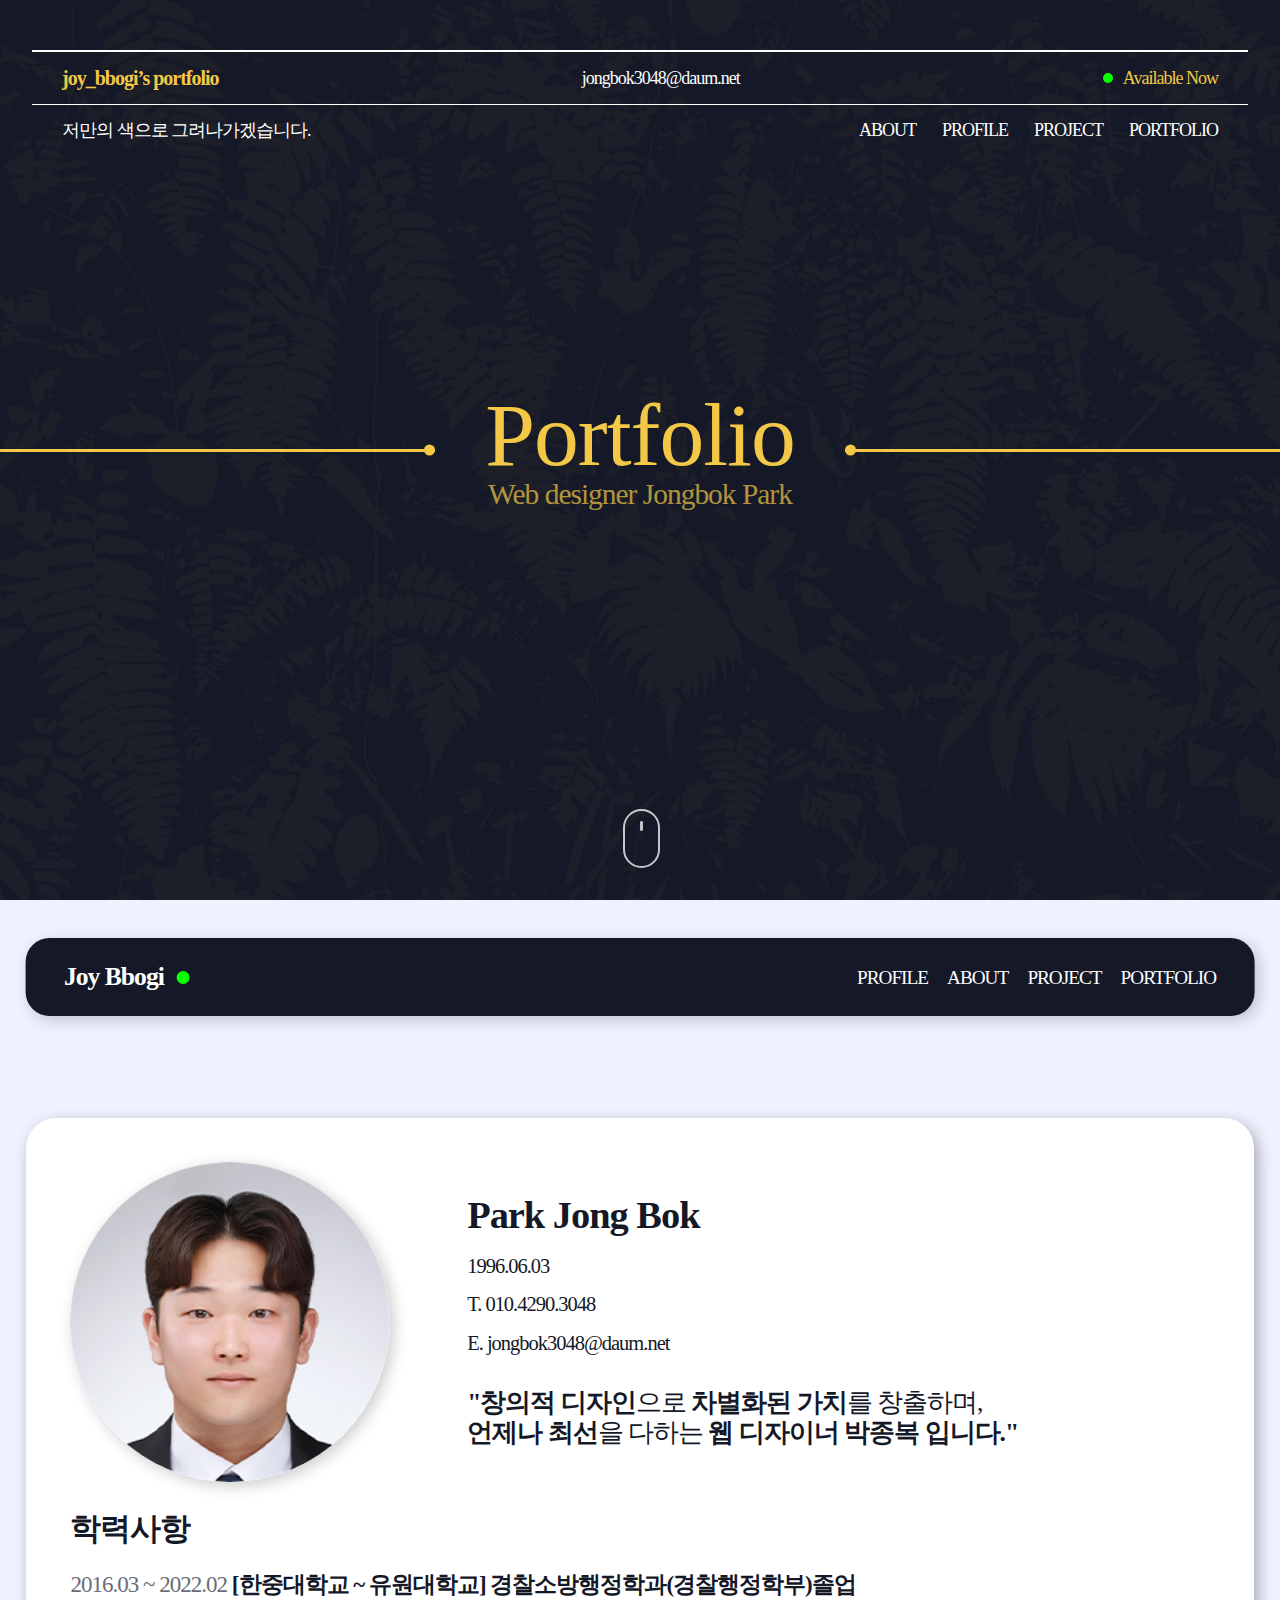
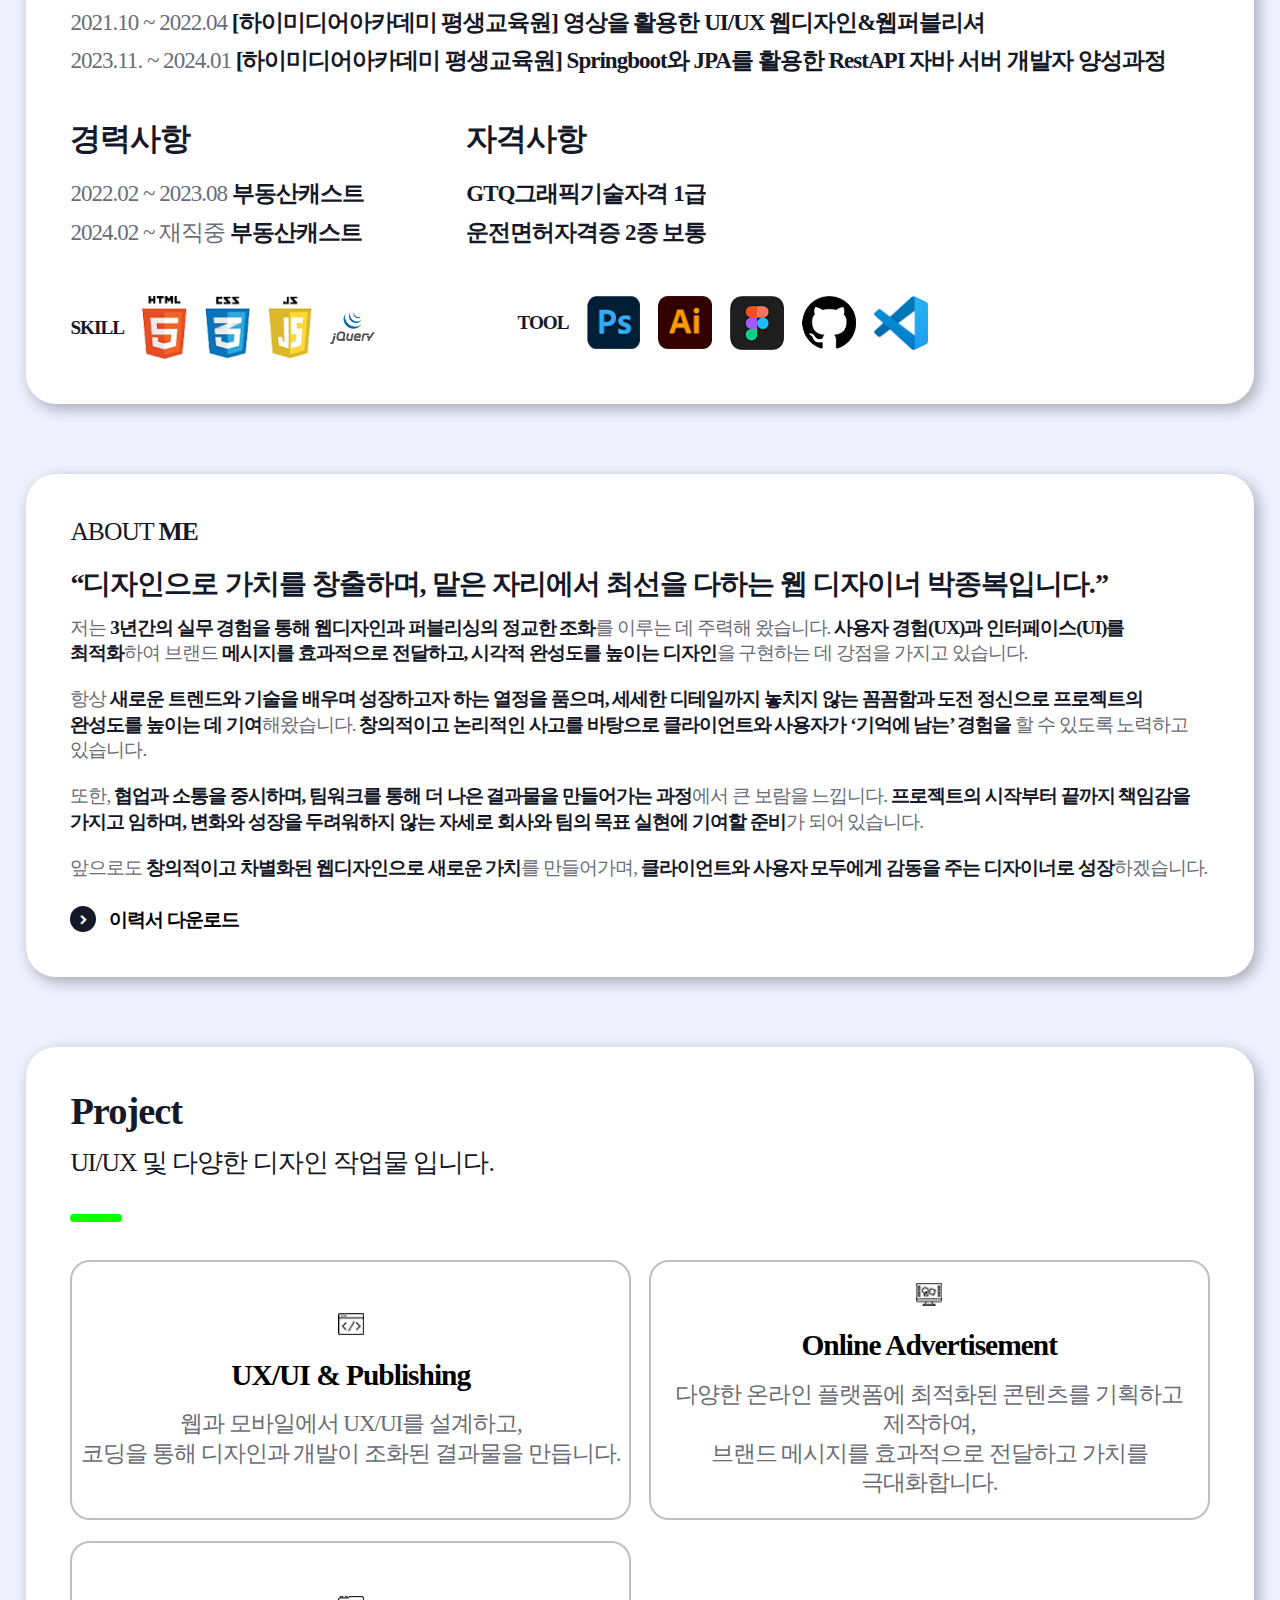
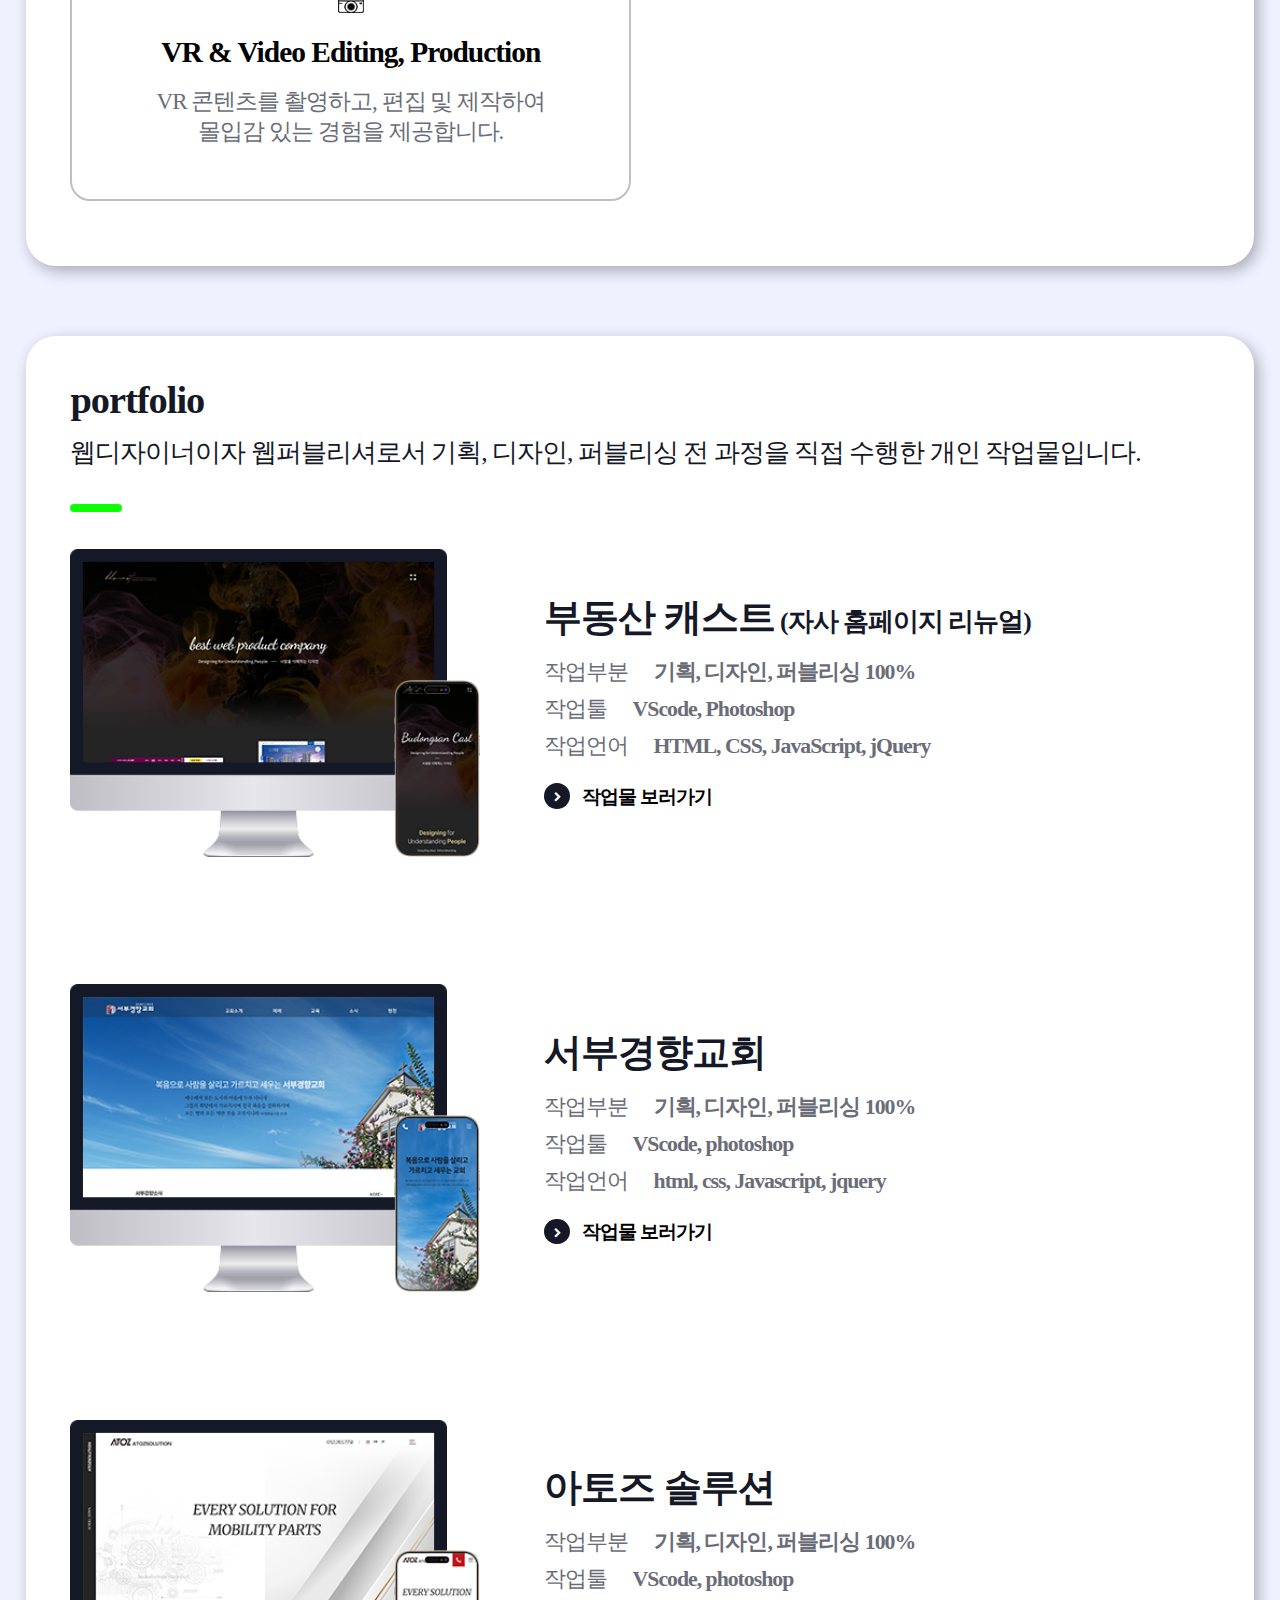
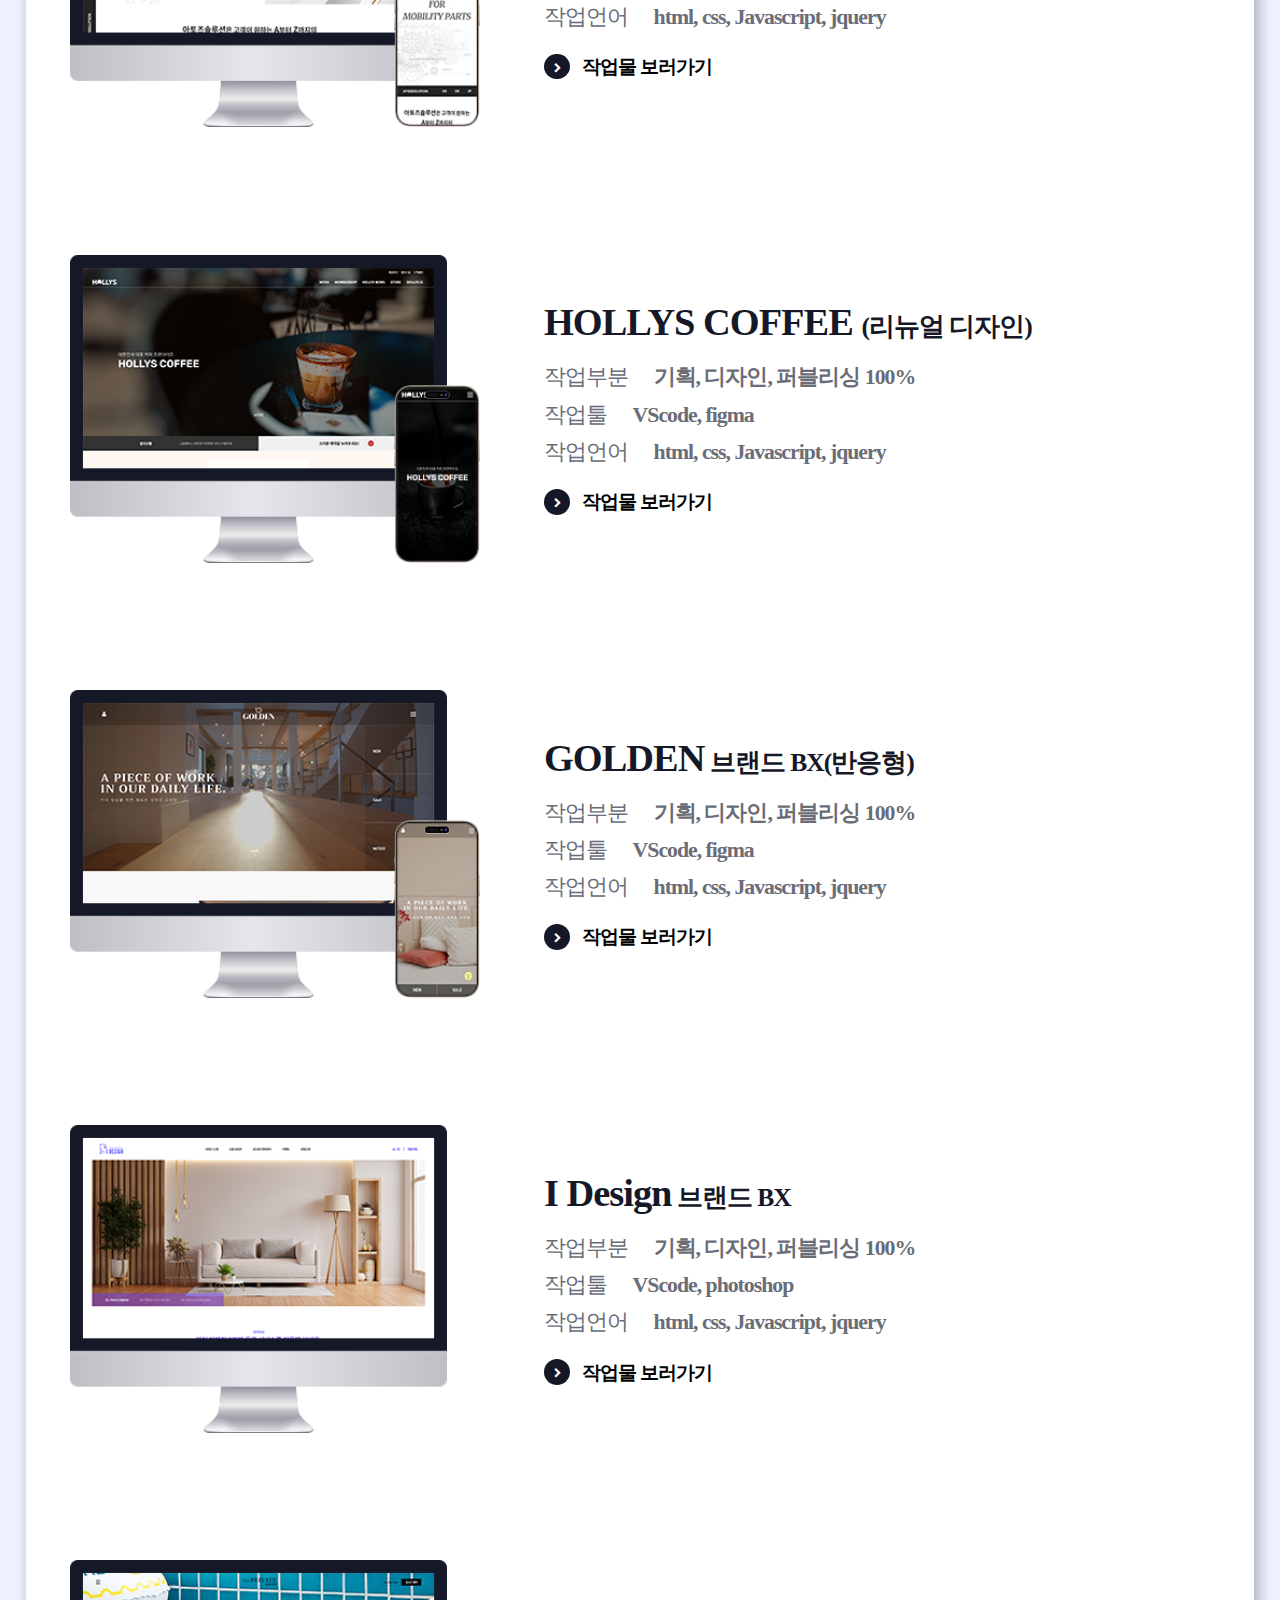
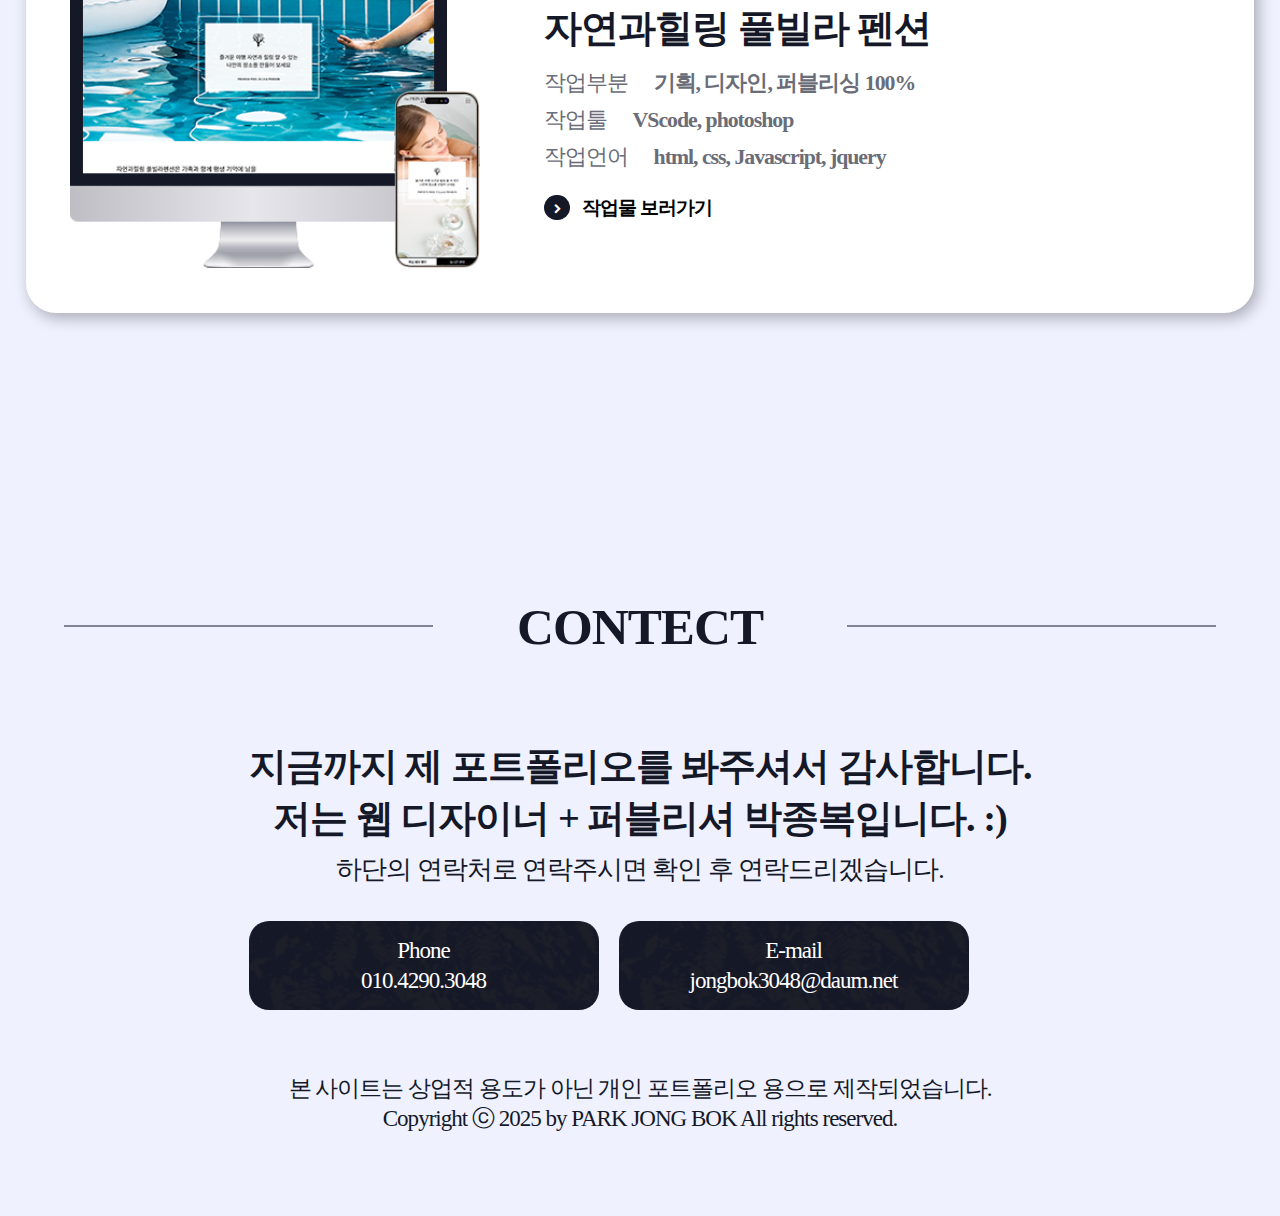
==== commit c9beaa17: "Add files via upload" ====
--- a/index.html
+++ b/index.html
@@ -89,17 +89,17 @@
             </div>
 
             <ul class="move_menu">
+              <li class="profile">
+                <a href="#profile">
+                  <i class="fa fa-user" aria-hidden="true"></i>
+                  <span>profile</span>
+                </a>
+              </li>
+
               <li class="about">
                 <a href="#about">
                   <i class="fa fa-sticky-note-o" aria-hidden="true"></i>
                   <span>about</span>
-                </a>
-              </li>
-
-              <li class="profile">
-                <a href="#profile">
-                  <i class="fa fa-user" aria-hidden="true"></i>
-                  <span>profile</span>
                 </a>
               </li>
 
@@ -127,6 +127,86 @@
           <div class="history_inner">
             <!-- content -->
             <div class="content">
+              <!-- profile -->
+              <div class="cont profile" id="profile">
+                <div class="inner">
+                  <div class="top">
+                    <img src="image/potto.png" alt="" class="potto" />
+
+                    <div class="txt">
+                      <h2>Park Jong Bok</h2>
+
+                      <div class="desc">
+                        <p>1996.06.03</p>
+                        <p>T. 010.4290.3048</p>
+                        <p>E. jongbok3048@daum.net</p>
+                      </div>
+
+                      <h3>
+                        <strong>"창의적 디자인</strong>으로
+                        <strong>차별화된 가치</strong>를 창출하며, <br />
+                        <strong>언제나 최선</strong>을 다하는
+                        <strong>웹 디자이너 박종복 입니다."</strong>
+                      </h3>
+                    </div>
+                  </div>
+
+                  <div class="detail">
+                    <div class="item">
+                      <h2>학력사항</h2>
+                      <h3>
+                        <span>2016.03 ~ 2022.02</span> <br />
+                        [한중대학교 ~ 유원대학교]
+                        경찰소방행정학과(경찰행정학부)졸업
+                      </h3>
+                      <h3>
+                        <span>2021.10 ~ 2022.04</span><br />
+                        [하이미디어아카데미 평생교육원] 영상을 활용한 UI/UX
+                        웹디자인&웹퍼블리셔
+                      </h3>
+                      <h3>
+                        <span>2023.11. ~ 2024.01</span><br />
+                        [하이미디어아카데미 평생교육원] Springboot와 JPA를
+                        활용한 RestAPI 자바 서버 개발자 양성과정
+                      </h3>
+                    </div>
+
+                    <div class="items">
+                      <div class="item" style="">
+                        <h2>경력사항</h2>
+                        <h3><span>2022.02 ~ 2023.08</span> 부동산캐스트</h3>
+                        <h3><span>2024.02 ~ 재직중</span> 부동산캐스트</h3>
+                      </div>
+
+                      <div class="item">
+                        <h2>자격사항</h2>
+                        <h3>GTQ그래픽기술자격 1급</h3>
+                        <h3>운전면허자격증 2종 보통</h3>
+                      </div>
+                    </div>
+                  </div>
+
+                  <div class="stack">
+                    <div class="item">
+                      <strong>SKILL</strong>
+                      <img src="image/html.png" alt="" />
+                      <img src="image/css.png" alt="" />
+                      <img src="image/js.png" alt="" />
+                      <img src="image/jquery.png" alt="" />
+                    </div>
+
+                    <div class="item">
+                      <strong>TOOL</strong>
+                      <img src="image/photoshop.png" alt="" />
+                      <img src="image/illustration.png" alt="" />
+                      <img src="image/figma.png" alt="" />
+                      <img src="image/github.png" alt="" />
+                      <img src="image/vscode.png" alt="" />
+                    </div>
+                  </div>
+                </div>
+              </div>
+
               <!-- about -->
               <div class="cont about" id="about">
                 <div class="title">
@@ -192,92 +272,25 @@
                     </p>
                   </div>
 
-                  <a href="#" class="link">
-                    <span>
-                      <i class="fa fa-chevron-right" aria-hidden="true"></i>
-                    </span>
-
-                    <strong>자기소개 더보기</strong>
-                  </a>
-                </div>
-              </div>
-
-              <!-- profile -->
-              <div class="cont profile" id="profile">
-                <div class="inner">
-                  <div class="top">
-                    <img src="image/potto.png" alt="" class="potto" />
-
-                    <div class="txt">
-                      <h2>Park Jong Bok</h2>
-
-                      <div class="desc">
-                        <p>1996.06.03</p>
-                        <p>T. 010.4290.3048</p>
-                        <p>E. jongbok3048@daum.net</p>
-                      </div>
-
-                      <h3>
-                        <strong>"창의적 디자인</strong>으로
-                        <strong>차별화된 가치</strong>를 창출하며, <br />
-                        <strong>언제나 최선</strong>을 다하는
-                        <strong>웹 디자이너 박종복 입니다."</strong>
-                      </h3>
-                    </div>
-                  </div>
-
-                  <div class="detail">
-                    <div class="item">
-                      <h2>학력사항</h2>
-                      <h3>
-                        <span>2016.3 ~ 2022.2</span> <br />
-                        [한중대학교 ~ 유원대학교]
-                        경찰소방행정학과(경찰행정학부)졸업
-                      </h3>
-                      <h3>
-                        <span>2021.10 ~ 2022.04</span><br />
-                        [하이미디어아카데미 평생교육원] 영상을 활용한 UI/UX
-                        웹디자인&웹퍼블리셔
-                      </h3>
-                      <h3>
-                        <span>2023.11. ~ 2024.01</span><br />
-                        [하이미디어아카데미 평생교육원] Springboot와 JPA를
-                        활용한 RestAPI 자바 서버 개발자 양성과정
-                      </h3>
-                    </div>
-
-                    <div class="items">
-                      <div class="item" style="">
-                        <h2>경력사항</h2>
-                        <h3><span>2022.02 ~ 2023.08</span> 부동산캐스트</h3>
-                        <h3><span>2024.02 ~ 재직중</span> 부동산캐스트</h3>
-                      </div>
-
-                      <div class="item">
-                        <h2>자격사항</h2>
-                        <h3>GTQ그래픽기술자격 1급</h3>
-                        <h3>운전면허자격증 2종 보통</h3>
-                      </div>
-                    </div>
-                  </div>
-
-                  <div class="stack">
-                    <div class="item">
-                      <strong>SKILL</strong>
-                      <img src="image/html.png" alt="" />
-                      <img src="image/css.png" alt="" />
-                      <img src="image/js.png" alt="" />
-                      <img src="image/jquery.png" alt="" />
-                    </div>
-
-                    <div class="item">
-                      <strong>TOOL</strong>
-                      <img src="image/photoshop.png" alt="" />
-                      <img src="image/illustration.png" alt="" />
-                      <img src="image/figma.png" alt="" />
-                      <img src="image/github.png" alt="" />
-                      <img src="image/vscode.png" alt="" />
-                    </div>
+                  <div class="about_link_cont">
+                    <!-- <a
+                      href="self_introduction.html"
+                      class="link"
+                      target="_blank"
+                    >
+                      <span>
+                        <i class="fa fa-chevron-right" aria-hidden="true"></i>
+                      </span>
+
+                      <strong>자기소개 더보기</strong>
+                    </a> -->
+                    <a href="resume.pdf" download class="link">
+                      <span>
+                        <i class="fa fa-chevron-right" aria-hidden="true"></i>
+                      </span>
+
+                      <strong>이력서 다운로드</strong>
+                    </a>
                   </div>
                 </div>
               </div>
@@ -364,8 +377,11 @@
               <div class="cont portfolio" id="portfolio">
                 <div class="inner">
                   <div class="title">
-                    <h2>Project</h2>
-                    <p>UI/UX 및 다양한 디자인 작업물 입니다.</p>
+                    <h2>portfolio</h2>
+                    <p>
+                      웹디자이너이자 웹퍼블리셔로서 기획, 디자인, 퍼블리싱 전
+                      과정을 직접 수행한 개인 작업물입니다.
+                    </p>
 
                     <span class="line"></span>
                   </div>
@@ -760,9 +776,7 @@
               // .querySelectorAll(
               //   ".portfolio_item .desc .link, .project_item .items .item"
               // )
-              .querySelectorAll(
-                ".portfolio_item .desc .link"
-              )
+              .querySelectorAll(".portfolio_item .desc .link")
               .forEach((link) => {
                 link.addEventListener("click", function (e) {
                   e.preventDefault();
--- a/css/style.css
+++ b/css/style.css
@@ -251,13 +251,15 @@
 /* about */
 .about {
   width: 100%;
+  margin-bottom: 70px;
 }
 .about .title,
 .cont .inner {
   padding: 50px;
 }
 .cont .inner {
-  margin-top: 70px;
+  /* margin-top: 70px; */
+  margin-bottom: 70px;
 }
 .about .title h4 {
   font-size: 18px;
@@ -289,7 +291,14 @@
   font-weight: 700;
   color: #141827;
 }
-
+.about_link_cont {
+  display: flex;
+  justify-content: flex-start;
+  align-items: center;
+}
+.about .link:nth-child(2) {
+  margin-left: 5%;
+}
 .about .link,
 .portfolio_item .link {
   display: flex;
--- a/css/media.css
+++ b/css/media.css
@@ -1040,6 +1040,321 @@
   .item_pop .desc .title .txt02 p,
   .item_pop .desc .items h4 {
     margin-left: 12px;
+  }
+
+  /* 온라인 광고 */
+  .online_page {
+  }
+  .onlineItem {
+    width: 100%;
+    /* height: 100px; */
+    display: none; /* 모든 항목을 숨김 */
+  }
+  .onlineItem.active {
+    display: block; /* 활성화된 항목만 표시 */
+  }
+
+  /* portal_change */
+  /* .portal_change {
+    width: 100%;
+
+    gap: 20px;
+
+    margin: 320px 0 0;
+  }
+  .portal_change li {
+    flex: 1;
+    text-align: center;
+    line-height: 52px;
+    border-bottom: 2px solid #ddd;
+    cursor: pointer;
+    transition: 0.3s;
+  }
+  .portal_change li.on {
+    border-bottom: 2px solid #141827;
+  }
+  .portal_change li a {
+    font-size: 20px;
+    font-weight: 700;
+  } */
+
+  /* portal */
+  .onlineItem.portal {
+    /* background: pink; */
+  }
+
+  .onlineItem.portal .portal_cont {
+    /* width: 100%;
+    margin-top: 32px; */
+  }
+
+  .onlineItem.portal .portal_cont .portal_desc {
+    /* width: 100%; */
+    /* display: none;  */
+  }
+  .onlineItem.portal .portal_cont .portal_desc .title,
+  .onlineItem.banner .title {
+    /* margin-bottom: 32px; */
+  }
+  .onlineItem.portal .portal_cont .portal_desc .title h2,
+  .onlineItem.banner .title h2 {
+    /* font-size: 32px;
+    font-weight: 700; */
+  }
+  .onlineItem.portal .portal_cont .portal_desc .title p,
+  .onlineItem.banner .title p {
+    /* font-size: 18px;
+    font-weight: 400;
+    line-height: 20px;
+    color: #6a6d78;
+    margin-top: 12px; */
+  }
+  .onlineItem.portal .portal_cont .portal_desc .title p br {
+    /* display: none; */
+  }
+
+  /*  .onlineItem.portal .portal_cont .portal_desc.active {
+  display: block;
+} */
+
+  .onlineItem.portal .portal_cont .portal_desc .items {
+    /* width: 100%;
+    display: flex;
+    justify-content: space-between;
+    align-items: center;
+    margin-bottom: 5%; */
+  }
+  .onlineItem.portal .portal_cont .portal_desc .items:last-child {
+    /* margin-bottom: 0; */
+  }
+
+  .onlineItem.portal .portal_cont .items .item {
+    padding: 0;
+    width: 300px;
+    padding: 10px 10px 0 10px;
+    border: 2px solid #ddd;
+    background: white;
+  }
+  .onlineItem.portal .portal_cont .items .item img {
+    width: 300px;
+    height: 165px;
+  }
+  .onlineItem.portal .portal_cont .items .item h4,
+  .onlineItem.banner .banner_item .item h4 {
+    /* margin: 12px 0 8px; */
+  }
+  .onlineItem.portal .portal_cont .items .item p,
+  .onlineItem.banner .banner_item .item p {
+    /* margin-bottom: 14px; */
+  }
+  .onlineItem.banner .banner_item .item p {
+    /* margin-left: 12px; */
+  }
+
+  /* banner */
+  .onlineItem.banner {
+    margin-top: 32px;
+  }
+  .onlineItem.banner .banner_item {
+    width: 100%;
+    display: flex;
+    justify-content: space-between;
+    align-items: center;
+    gap: 10px;
+  }
+  .onlineItem.banner .banner_item .item {
+    width: auto;
+    height: auto;
+    margin-bottom: 16px;
+    border: 2px solid #ddd;
+    background: white;
+  }
+
+  .onlineItem.banner .banner_item .item img {
+    width: 460px;
+    height: 153px;
+    padding: 12px 12px 0 12px;
+  }
+  .onlineItem.banner .banner_item .item h4 {
+    margin: 12px 0 12px 12px;
+  }
+}
+@media all and (min-width: 720px) and (max-width: 1110px) {
+  .smenu,
+  .stab {
+    width: 90%;
+    height: 5vw;
+    margin: 5vw auto;
+  }
+  .stab {
+    margin: -2vw auto 4.5vw;
+  }
+  .smenu ul,
+  .stab ul {
+    gap: 10px;
+  }
+  .smenu ul li,
+  .stab ul li {
+  }
+  .smenu ul li a,
+  .stab ul li a {
+    font-size: 2vw;
+  }
+  /* .smenu ul li a:hover {
+    color: white;
+    background: #141827;
+  }
+  .smenu ul li.on a,
+  .stab ul li.on a {
+    color: white;
+    background: #141827;
+  } */
+
+  /* 온라인 광고 */
+  .online_page {
+  }
+  .onlineItem {
+    width: 90%;
+    margin: 0 auto;
+    /* height: 100px; */
+    display: none; /* 모든 항목을 숨김 */
+  }
+  .onlineItem.active {
+    display: block; /* 활성화된 항목만 표시 */
+  }
+
+  /* portal */
+  .onlineItem.portal {
+    width: 100%;
+    /* background: pink; */
+  }
+
+  .onlineItem.portal .portal_cont {
+    /* width: 100%;
+    margin-top: 32px; */
+  }
+
+  .onlineItem.portal .portal_cont .portal_desc {
+    /* width: 100%; */
+    /* display: none;  */
+  }
+  .onlineItem.portal .portal_cont .portal_desc .title,
+  .onlineItem.banner .title {
+    margin-bottom: 5vw;
+  }
+  .onlineItem.portal .portal_cont .portal_desc .title h2,
+  .onlineItem.banner .title h2 {
+    font-size: 4vw;
+  }
+  .onlineItem.portal .portal_cont .portal_desc .title p,
+  .onlineItem.banner .title p {
+    font-size: 2vw;
+    line-height: 2.2vw;
+    margin-top: 2vw;
+  }
+  .onlineItem.portal .portal_cont .portal_desc .title p br {
+    /* display: none; */
+  }
+
+  /*  .onlineItem.portal .portal_cont .portal_desc.active {
+  display: block;
+} */
+
+  .onlineItem.portal .portal_cont .portal_desc .items {
+    /* width: 100%;
+    display: flex;
+    justify-content: space-between;
+    align-items: center;
+    margin-bottom: 5%; */
+  }
+  .onlineItem.portal .portal_cont .portal_desc .items:last-child {
+    /* margin-bottom: 0; */
+  }
+
+  .onlineItem.portal .portal_cont .items .item {
+    width: 32vw;
+    padding: 0.5vw 0.5vw 0 0.5vw;
+  }
+  .onlineItem.portal .portal_cont .items .item img {
+    width: 32vw;
+    height: 19vw;
+  }
+  .onlineItem.portal .portal_cont .items .item h4,
+  .onlineItem.banner .banner_item .item h4 {
+    /* margin: 12px 0 8px; */
+  }
+  .onlineItem.portal .portal_cont .items .item p,
+  .onlineItem.banner .banner_item .item p {
+    /* margin-bottom: 14px; */
+  }
+  .onlineItem.banner .banner_item .item p {
+    /* margin-left: 12px; */
+  }
+
+  /* banner */
+  .onlineItem.banner {
+    width: 100%;
+    margin: 0 auto;
+    margin-top: 10vw;
+  }
+  .onlineItem.banner .banner_item {
+    width: 100%;
+    display: flex;
+    justify-content: space-between;
+    align-items: center;
+    flex-direction: column;
+    gap: 0;
+  }
+  .onlineItem.banner .banner_item .item {
+    width: 100%;
+    margin-bottom: 1vw;
+
+    display: flex;
+    justify-content: space-between;
+    align-items: center;
+    flex-direction: column;
+  }
+
+  .onlineItem.banner .banner_item .item img {
+    width: 97.5%;
+    height: 30vw;
+    padding: 1vw;
+  }
+  .onlineItem.banner .banner_item .item h4 {
+    margin: 1vw 0 1vw 1vw;
+  }
+
+  /* pop_cont */
+  .pop_cont {
+    width: 80vw; /* 팝업 고정 너비 */
+    height: 50vw; /* 팝업 고정 높이 */
+
+    padding: 4vw;
+    z-index: 5555;
+  }
+
+  .pop_cont .img-container {
+    width: 100%;
+    height: 100%;
+    overflow: auto; /* 이미지가 크면 스크롤 가능 */
+  }
+
+  .pop_cont .close {
+    position: absolute;
+    top: 2vw;
+    right: 2vw;
+    width: 5vw;
+    height: 5vw;
+  }
+
+  .pop_cont .close::before,
+  .pop_cont .close::after {
+    content: "";
+    position: absolute;
+    left: 50%;
+    top: 50%;
+    width: 3vw;
+    height: 0.5vw;
   }
 }
 
@@ -1561,8 +1876,8 @@
   .smenu,
   .stab {
     width: 95vw;
-    height: 6vw;
-    margin: 10vw auto 5vw;
+    height: 9vw;
+    margin: 5vw auto 5vw;
   }
   .smenu ul,
   .stab ul {
@@ -1573,7 +1888,7 @@
   }
   .smenu ul li a,
   .stab ul li a {
-    font-size: 2.8vw;
+    font-size: 3.6vw;
   }
   .smenu ul li.on a,
   .stab ul li.on a {
@@ -1600,7 +1915,10 @@
   }
   .page .vr_project .desc .item a {
     width: 100%;
-    height: 100%;
+    height: 82%;
+  }
+  .page .vr_project .desc .item a.uiux_link {
+    display: none;
   }
   .page .vr_project .desc .item a img {
     width: 100%;
@@ -1620,6 +1938,19 @@
   .page .desc .item a img {
     width: 100%;
     height: 100%;
+  }
+  .page .desc .item h3 {
+    font-size: 4vw;
+    line-height: 4vw;
+    margin: 3vw 0 2vw;
+  }
+  .page .desc .item a.uiux_link {
+    font-size: 3vw;
+    line-height: 3vw;
+  }
+  .page .desc .item a.uiux_link:hover {
+    transform: translate(0, 0);
+    box-shadow: none;
   }
   .page .desc .item span {
     font-size: 2.5vw;
@@ -1638,6 +1969,7 @@
     display: flex;
     justify-content: space-between;
     align-items: flex-start;
+    flex-direction: column;
   }
   .item_pop .content img {
     width: 50%;
@@ -1722,4 +2054,203 @@
   .item_pop .desc .items h4 {
     margin-left: 12px;
   }
+
+  .page {
+    width: 90%;
+    margin: 0 auto;
+  }
+  .page .desc {
+    width: 100%;
+    display: flex;
+    justify-content: space-between;
+    align-items: center;
+    flex-direction: column;
+    margin-bottom: 3%;
+  }
+
+  .page .desc .item {
+    width: 100%;
+    height: 65vw;
+    border: 1px solid #ddd;
+    margin-bottom: 3vw;
+  }
+  .page .vr_project {
+  }
+  .page .vr_project .desc .item {
+    width: 100%;
+    height: 50vw;
+    margin-bottom: 2vw;
+  }
+
+  .page .desc .item:hover {
+    transform: translate(-5px, -5px);
+    box-shadow: 4px 4px 15px rgba(0, 0, 0, 0.2);
+  }
+  .page .desc .item a {
+    width: 100%;
+    height: 80%;
+    display: block;
+  }
+
+  /* .page .desc .item a img {
+    width: 100%;
+    height: 100%;
+  }
+  .page .desc .item span {
+    font-size: 18px;
+    font-weight: 700;
+    line-height: 20px;
+    color: #141827;
+    display: block;
+    margin-top: 1vw;
+  } */
+
+  /* 온라인 광고 */
+  .online_page {
+  }
+  .onlineItem {
+    width: 90%;
+    margin: 0 auto;
+    /* height: 100px; */
+    display: none; /* 모든 항목을 숨김 */
+  }
+  .onlineItem.active {
+    display: block; /* 활성화된 항목만 표시 */
+  }
+
+  /* portal */
+  .onlineItem.portal {
+    width: 100%;
+    /* background: pink; */
+  }
+
+  .onlineItem.portal .portal_cont {
+    /* width: 100%;
+    margin-top: 32px; */
+  }
+
+  .onlineItem.portal .portal_cont .portal_desc {
+    /* width: 100%; */
+    /* display: none;  */
+  }
+  .onlineItem.portal .portal_cont .portal_desc .title,
+  .onlineItem.banner .title {
+    margin-bottom: 5vw;
+  }
+  .onlineItem.portal .portal_cont .portal_desc .title h2,
+  .onlineItem.banner .title h2 {
+    font-size: 4vw;
+  }
+  .onlineItem.portal .portal_cont .portal_desc .title p,
+  .onlineItem.banner .title p {
+    font-size: 2vw;
+    line-height: 2.2vw;
+    margin-top: 2vw;
+  }
+  .onlineItem.portal .portal_cont .portal_desc .title p br {
+    /* display: none; */
+  }
+
+  .onlineItem.portal .portal_cont .portal_desc .items {
+    width: 100%;
+    display: flex;
+    justify-content: space-between;
+    align-items: center;
+    flex-direction: column;
+    margin-bottom: 5%;
+  }
+  .onlineItem.portal .portal_cont .portal_desc .items:last-child {
+    /* margin-bottom: 0; */
+  }
+
+  .onlineItem.portal .portal_cont .items .item {
+    width: 100%;
+    padding: 0.5vw 0.5vw 0 0.5vw;
+  }
+  .onlineItem.portal .portal_cont .items .item img {
+    width: 100%;
+    height: 60vw;
+  }
+
+  .onlineItem.portal .portal_cont .items .item h4,
+  .onlineItem.banner .banner_item .item h4 {
+    /* margin: 12px 0 8px; */
+    font-size: 4vw;
+    margin-left: 12px;
+  }
+  .onlineItem.portal .portal_cont .items .item p,
+  .onlineItem.banner .banner_item .item p {
+    /* margin-bottom: 14px; */
+    font-size: 3vw;
+    margin-left: 12px;
+  }
+  .onlineItem.banner .banner_item .item p {
+    /* margin-left: 12px; */
+  }
+
+  /* banner */
+  .onlineItem.banner {
+    width: 100%;
+    margin: 0 auto;
+    margin-top: 10vw;
+  }
+  .onlineItem.banner .banner_item {
+    width: 100%;
+    display: flex;
+    justify-content: space-between;
+    align-items: center;
+    flex-direction: column;
+    gap: 0;
+  }
+  .onlineItem.banner .banner_item .item {
+    width: 100%;
+    margin-bottom: 1vw;
+
+    display: flex;
+    justify-content: space-between;
+    align-items: center;
+    flex-direction: column;
+  }
+
+  .onlineItem.banner .banner_item .item img {
+    width: 97.5%;
+    height: 30vw;
+    padding: 1vw;
+  }
+  .onlineItem.banner .banner_item .item h4 {
+    margin: 1vw 0 1vw 1vw;
+  }
+
+  /* pop_cont */
+  .pop_cont {
+    width: 80vw; /* 팝업 고정 너비 */
+    height: 120vw; /* 팝업 고정 높이 */
+
+    padding: 4vw;
+    z-index: 5555;
+  }
+
+  .pop_cont .img-container {
+    width: 100%;
+    height: 100%;
+    overflow: auto; /* 이미지가 크면 스크롤 가능 */
+  }
+
+  .pop_cont .close {
+    position: absolute;
+    top: 2vw;
+    right: 2vw;
+    width: 5vw;
+    height: 5vw;
+  }
+
+  .pop_cont .close::before,
+  .pop_cont .close::after {
+    content: "";
+    position: absolute;
+    left: 50%;
+    top: 50%;
+    width: 3vw;
+    height: 0.5vw;
+  }
 }
